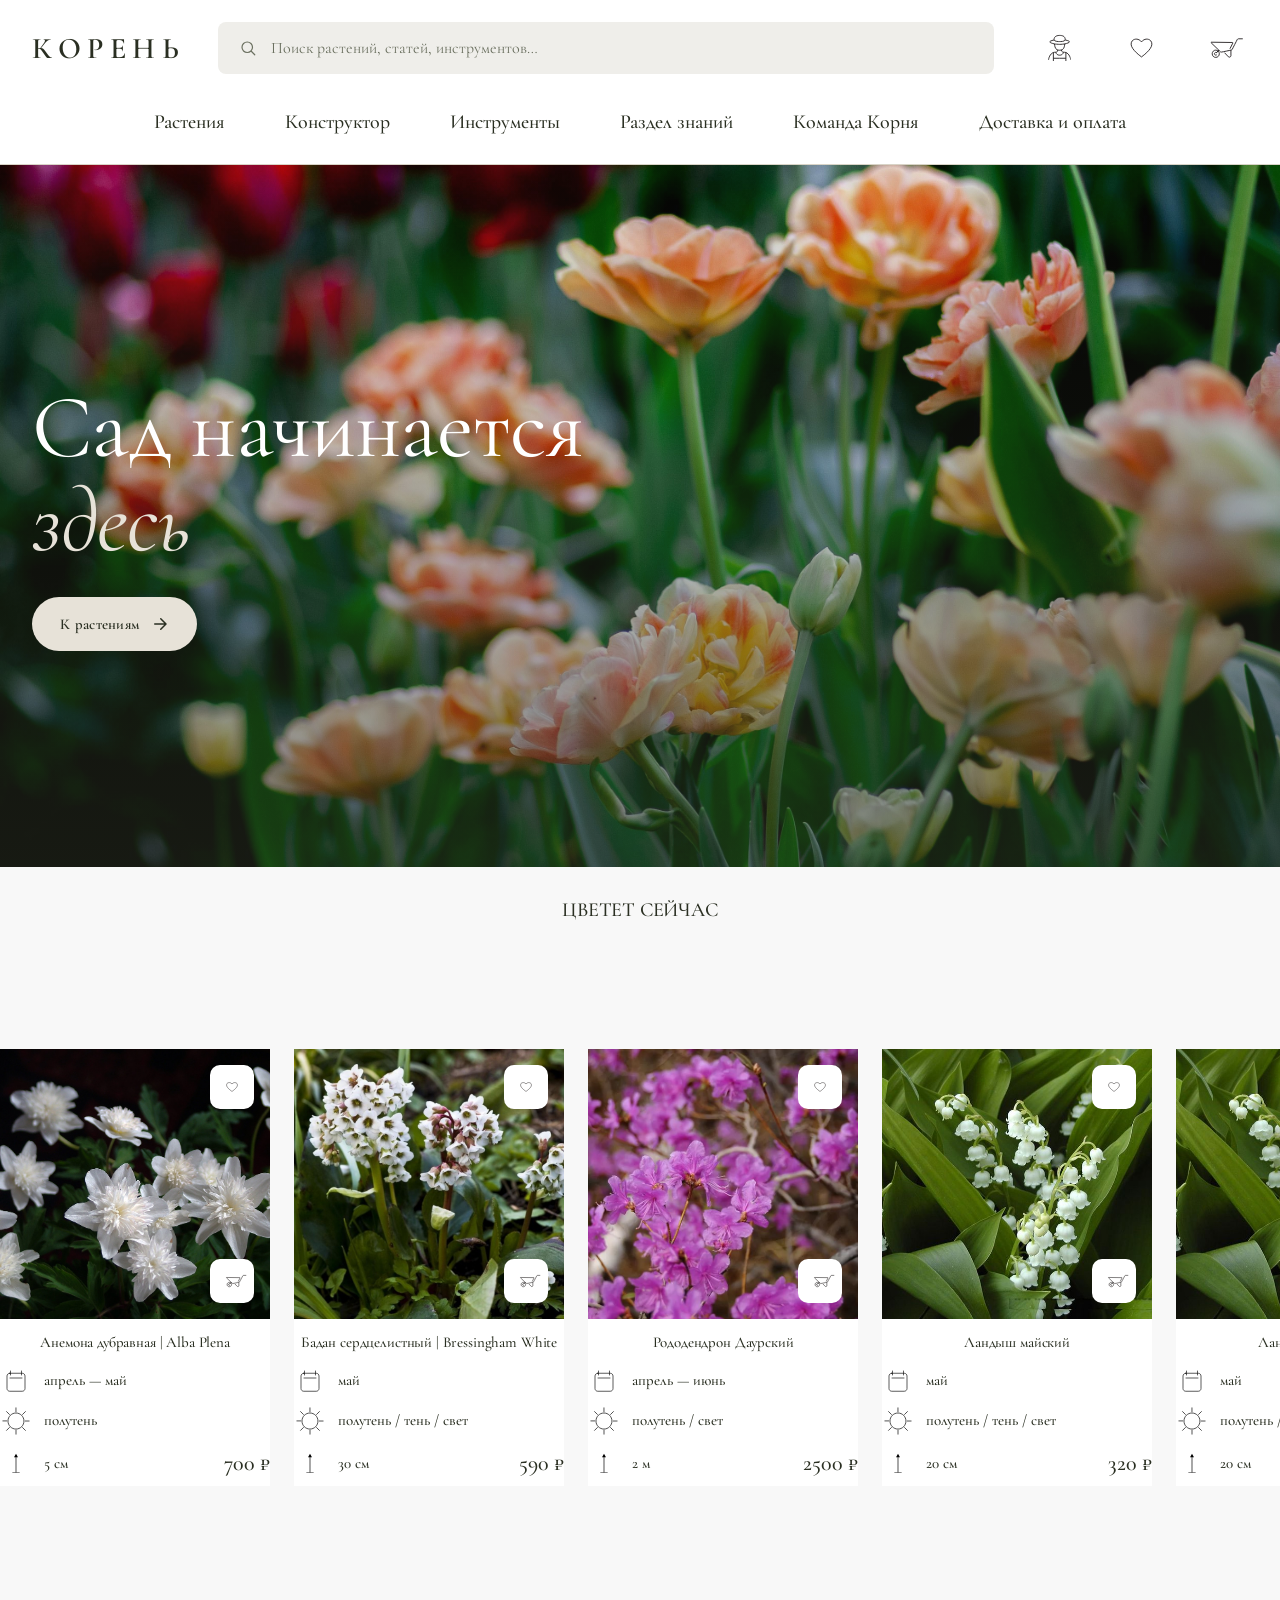
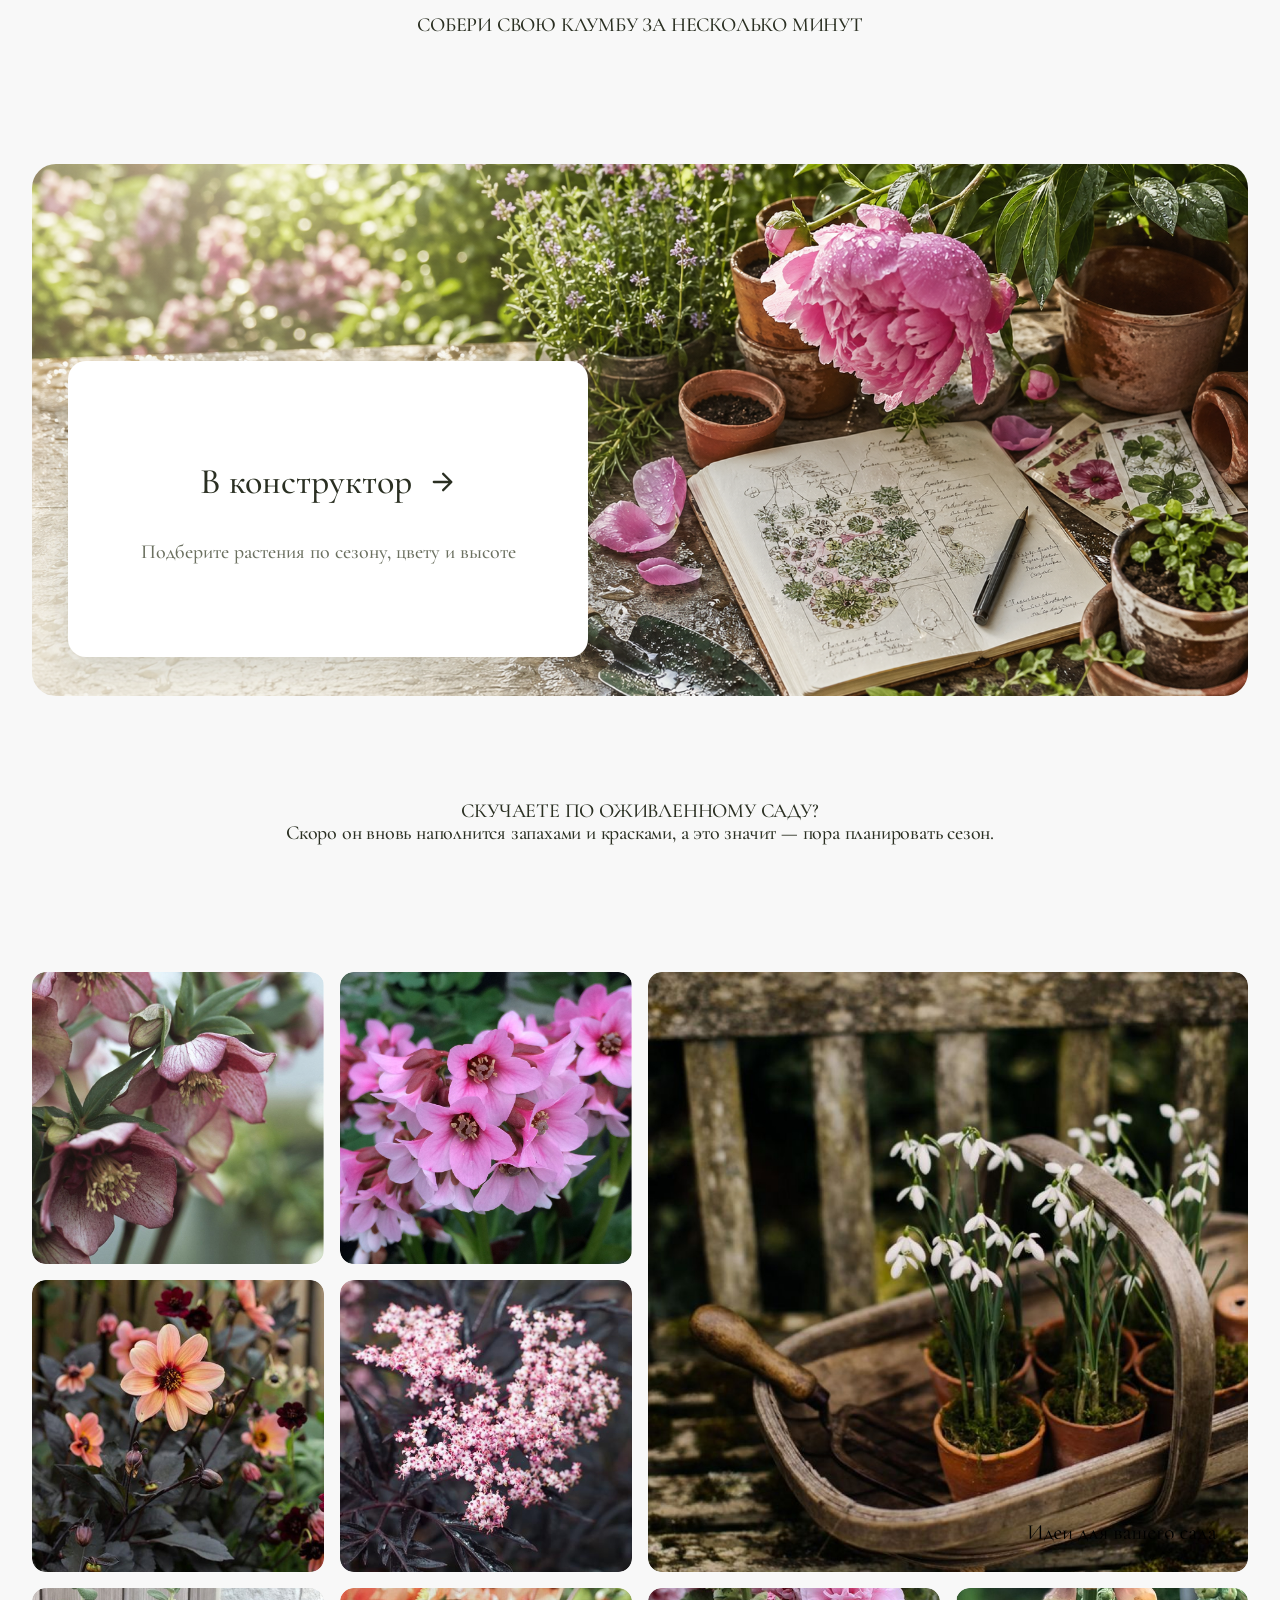
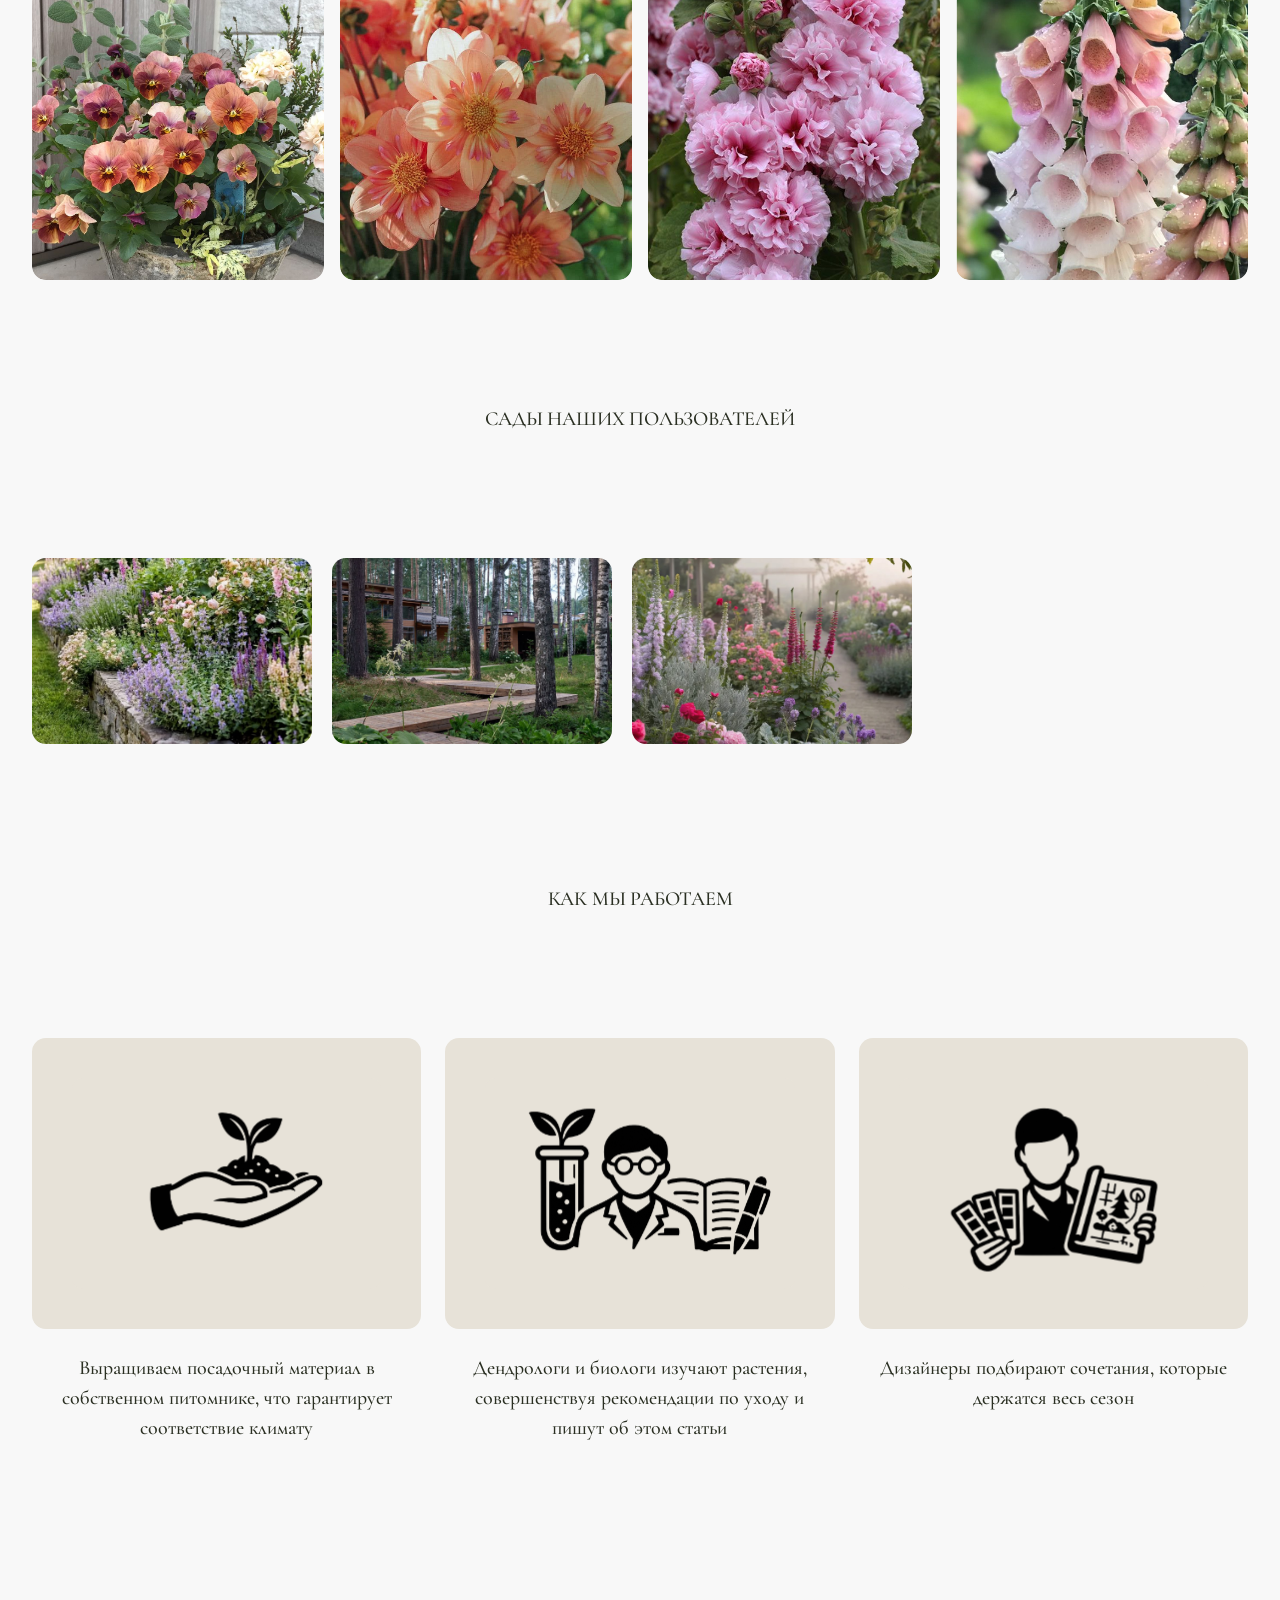
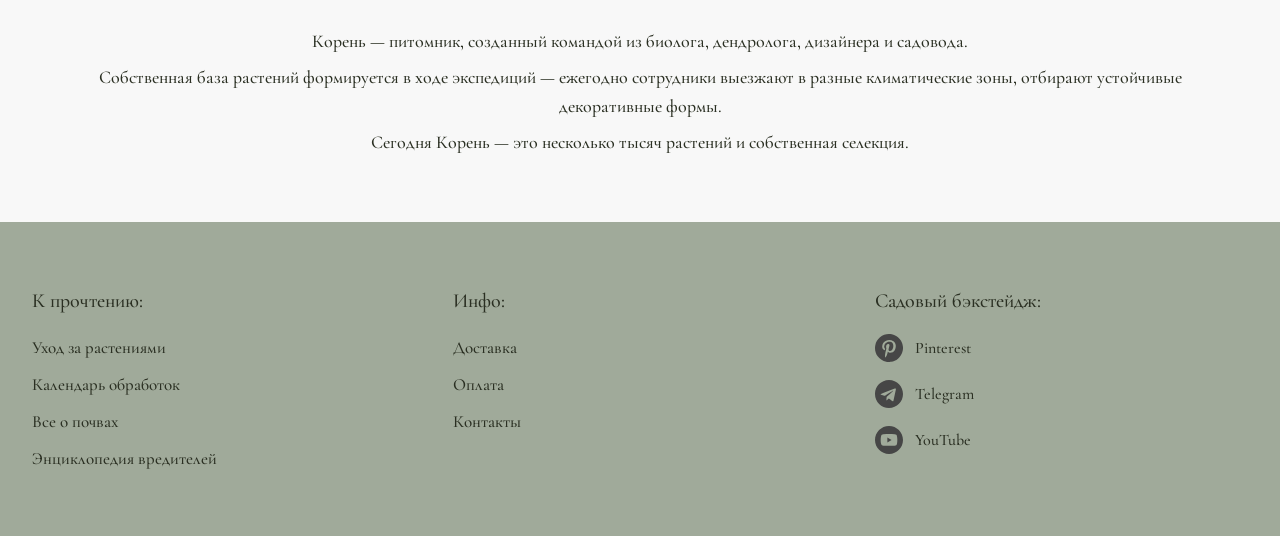
==== index.html @ 6d5044cd "unpacking" ====
<!DOCTYPE html>
<html lang="ru">
<head>
    <meta charset="UTF-8">
    <meta name="viewport" content="width=device-width, initial-scale=1.0">
    <title>Корень — питомник декоративных растений</title>
    <meta name="description" content="Корень — питомник декоративных растений: каталог многолетников, кустарников, хвойных и луковичных. Подбор растений по сезону, климату и освещению.">

    <!-- Шрифты подключены прямо в странице. -->
    <link rel="preconnect" href="https://fonts.googleapis.com">
    <link rel="preconnect" href="https://fonts.gstatic.com" crossorigin>
    <link href="https://fonts.googleapis.com/css2?family=Cormorant+Garamond:ital,wght@0,400;0,500;0,600;1,400;1,500&family=Manrope:wght@300;400;500;600;700&display=swap" rel="stylesheet">

    <link rel="stylesheet" href="css/style.css">
</head>
<body>

<!-- Общая шапка сайта. -->
<header class="header">
    <div class="container">

        <div class="header__top">
            <a href="index.html" class="header__logo" aria-label="На главную">КОРЕНЬ</a>

            <label class="header__search">
                <svg viewBox="0 0 24 24" fill="none" stroke="currentColor" stroke-width="1.6" aria-hidden="true" width="18" height="18">
                    <circle cx="11" cy="11" r="7"/>
                    <path d="m21 21-4.3-4.3" stroke-linecap="round"/>
                </svg>
                <input type="search" placeholder="Поиск растений, статей, инструментов…" aria-label="Поиск по сайту">
            </label>

            <div class="header__actions">
                <a href="#" class="icon-btn" aria-label="Личный кабинет">
                    <img src="img/icons/account.svg" alt="" aria-hidden="true">
                </a>
                <a href="#" class="icon-btn" aria-label="Избранное">
                    <img src="img/icons/favorites.svg" alt="" aria-hidden="true">
                </a>
                <a href="#" class="icon-btn" aria-label="Корзина">
                    <img src="img/icons/cart.svg" alt="" aria-hidden="true">
                </a>
            </div>
        </div>

        <nav class="header__nav" aria-label="Главное меню">
            <a href="plants.html">Растения</a>
            <a href="#">Конструктор</a>
            <a href="#">Инструменты</a>
            <a href="#">Раздел знаний</a>
            <a href="#">Команда Корня</a>
            <a href="#">Доставка и оплата</a>
        </nav>

    </div>
</header>

<!-- Главный статичный баннер. -->
<section class="hero" aria-label="Главный экран">
    <div class="hero__image" style="background-image:url('img/hero/hero.jpg');"></div>

    <div class="hero__content">
        <h1 class="hero__title">Сад начинается <em>здесь</em></h1>
        <a href="#bloom" class="hero__btn">
            К растениям
            <svg class="arrow" viewBox="0 0 24 24" fill="none" stroke="currentColor" stroke-width="2" width="18" height="18">
                <path d="M5 12h14M13 5l7 7-7 7" stroke-linecap="round" stroke-linejoin="round"/>
            </svg>
        </a>
    </div>
</section>

<!-- Карточки сюда рендерит JS. -->
<section class="section bloom-now" id="bloom">
    <div class="container">
        <h2 class="section__title section__title--center"><span>ЦВЕТЕТ СЕЙЧАС</span></h2>
        <div class="cards" id="bloomNow"></div>
    </div>
</section>

<!-- Промо-блок конструктора. -->
<section class="section section--compact">
    <div class="container">
        <h2 class="section__title section__title--center"><span>СОБЕРИ СВОЮ КЛУМБУ ЗА НЕСКОЛЬКО МИНУТ</span></h2>

        <div class="constructor">
            <img class="constructor__bg" src="img/ideas/constructor-illustration.png" alt="">

            <div class="constructor__overlay">
                <a href="#" class="constructor__btn">
                    В конструктор
                    <svg viewBox="0 0 24 24" fill="none" stroke="currentColor" stroke-width="2" width="18" height="18">
                        <path d="M5 12h14M13 5l7 7-7 7" stroke-linecap="round" stroke-linejoin="round"/>
                    </svg>
                </a>
                <p class="constructor__desc">Подберите растения по сезону, цвету и высоте</p>
            </div>
        </div>
    </div>
</section>

<!-- Сетка идей собрана вручную в HTML. -->
<section class="section ideas">
    <div class="container">
        <h2 class="section__title section__title--center"><span>СКУЧАЕТЕ ПО ОЖИВЛЕННОМУ САДУ?<br>Скоро он вновь наполнится запахами и красками, а это значит — пора планировать сезон.</span></h2>

        <div class="ideas__grid">
            <a href="#" class="ideas__item">
                <img src="img/ideas/hellebore.jpg" alt="Морозник">
            </a>
            <a href="#" class="ideas__item">
                <img src="img/ideas/bergenia.jpg" alt="Бадан">
            </a>

            <a href="#" class="ideas__item ideas__item--tall">
                <img src="img/ideas/snowdrops.jpg" alt="Подснежники в корзине">
            </a>

            <a href="#" class="ideas__item">
                <img src="img/ideas/dahlia-dark.jpg" alt="Тёмные георгины">
            </a>
            <a href="#" class="ideas__item">
                <img src="img/ideas/astilbe.jpg" alt="Астильба">
            </a>

            <a href="#" class="ideas__item">
                <img src="img/ideas/pansies.jpg" alt="Анютины глазки">
            </a>
            <a href="#" class="ideas__item">
                <img src="img/ideas/dahlia-orange.jpg" alt="Георгины оранжевые">
            </a>
            <a href="#" class="ideas__item">
                <img src="img/ideas/hollyhocks.jpg" alt="Шток-розы">
            </a>
            <a href="#" class="ideas__item">
                <img src="img/ideas/foxglove.jpg" alt="Наперстянка">
            </a>
        </div>
    </div>
</section>

<!-- Лента садов рендерится из JS. -->
<section class="section gardens">
    <div class="container">
        <h2 class="section__title section__title--center"><span>САДЫ НАШИХ ПОЛЬЗОВАТЕЛЕЙ</span></h2>
        <div class="gardens__strip" id="gardensList"></div>
    </div>
</section>

<!-- Статичный блок о процессе работы. -->
<section class="section how">
    <div class="container">
        <h2 class="section__title section__title--center"><span>КАК МЫ РАБОТАЕМ</span></h2>

        <div class="how__list">
            <article class="how__item">
                <div class="how__icon">
                    <img src="img/icons/how-nursery.svg" alt="">
                </div>
                <p class="how__text">Выращиваем посадочный материал в собственном питомнике, что гарантирует соответствие климату</p>
            </article>

            <article class="how__item">
                <div class="how__icon">
                    <img src="img/icons/how-experts.svg" alt="">
                </div>
                <p class="how__text">Дендрологи и биологи изучают растения, совершенствуя рекомендации по уходу и пишут об этом статьи</p>
            </article>

            <article class="how__item">
                <div class="how__icon">
                    <img src="img/icons/how-design.svg" alt="">
                </div>
                <p class="how__text">Дизайнеры подбирают сочетания, которые держатся весь сезон</p>
            </article>
        </div>
    </div>
</section>

<!-- Короткий блок о питомнике. -->
<section class="about">
    <div class="container">
        <p class="about__text">Корень — питомник, созданный командой из биолога, дендролога, дизайнера и садовода.</p>
        <p class="about__text">Собственная база растений формируется в ходе экспедиций — ежегодно сотрудники выезжают в разные климатические зоны, отбирают устойчивые декоративные формы.</p>
        <p class="about__text">Сегодня Корень — это несколько тысяч растений и собственная селекция.</p>
    </div>
</section>

<!-- Общий подвал. -->
<footer class="footer">
    <div class="container">
        <div class="footer__cols">
            <div class="footer__col">
                <div class="footer__col-title">К прочтению:</div>
                <ul>
                    <li><a href="#">Уход за растениями</a></li>
                    <li><a href="#">Календарь обработок</a></li>
                    <li><a href="#">Все о почвах</a></li>
                    <li><a href="#">Энциклопедия вредителей</a></li>
                </ul>
            </div>

            <div class="footer__col">
                <div class="footer__col-title">Инфо:</div>
                <ul>
                    <li><a href="#">Доставка</a></li>
                    <li><a href="#">Оплата</a></li>
                    <li><a href="#">Контакты</a></li>
                </ul>
            </div>

            <div class="footer__col">
                <div class="footer__col-title">Садовый бэкстейдж:</div>
                <ul class="footer__social">
                    <li><a href="#"><img class="footer__social-icon" src="img/icons/social-pinterest.svg" alt="">Pinterest</a></li>
                    <li><a href="#"><img class="footer__social-icon" src="img/icons/social-telegram.svg" alt="">Telegram</a></li>
                    <li><a href="#"><img class="footer__social-icon" src="img/icons/social-youtube.svg" alt="">YouTube</a></li>
                </ul>
            </div>
        </div>
    </div>
</footer>

<script src="js/main.js"></script>
</body>
</html>
---- css/style.css ----
/* style.css
   Общие стили для главной и каталога. */

/* Основные цвета и размеры. */
:root {
    --color-stone: #E7E2D8;
    --color-olive: #4A5536;
    --color-sage:  #A0AA9A;
    --color-bg:    #F8F8F8;
    --color-ink:   #2A2F22;
    --color-muted: #6B7060;
    --color-line:  #D9D4C7;
    --color-white: #FFFFFF;

    --font-display: "Cormorant Garamond", "Times New Roman", serif;
    --font-body:    "Cormorant Garamond", "Times New Roman", serif;

    --radius-sm: 6px;
    --radius-md: 14px;
    --radius-lg: 28px;

    --shadow-card: 0 2px 8px rgba(42, 47, 34, .06);
    --shadow-card-hover: 0 8px 24px rgba(42, 47, 34, .12);

    --transition: 0.25s ease;

    /* Ширину страницы и контейнера удобнее править здесь. */
    --page-max: 1500px;
    --container: 1280px;
}

/* Базовый reset. */
*, *::before, *::after { box-sizing: border-box; }

html { scroll-behavior: smooth; }

body {
    margin: 0 auto;
    max-width: var(--page-max);
    font-family: var(--font-body);
    font-size: 18px;
    font-weight: 500;
    line-height: 1.5;
    color: var(--color-ink);
    background: var(--color-bg);
    -webkit-font-smoothing: antialiased;
    -moz-osx-font-smoothing: grayscale;
}

/* Фон вокруг ограниченной по ширине страницы. */
html { background: #EFEDE8; }

img { max-width: 100%; display: block; }

a { color: inherit; text-decoration: none; transition: color var(--transition); }
a:hover { color: var(--color-olive); }

button {
    font-family: inherit;
    cursor: pointer;
    border: none;
    background: none;
    color: inherit;
}

ul { list-style: none; padding: 0; margin: 0; }

h1, h2, h3, h4 {
    font-family: var(--font-display);
    font-weight: 500;
    margin: 0;
    color: var(--color-ink);
    letter-spacing: -0.01em;
}

/* Обычный контейнер страницы. */
.container {
    max-width: var(--container);
    margin: 0 auto;
    padding: 0 32px;
}

/* Общая шапка сайта. */
.header {
    background: var(--color-white);
    border-bottom: 1px solid var(--color-line);
    position: sticky;
    top: 0;
    z-index: 100;
}

/* Верхний ряд шапки. */
.header__top {
    display: flex;
    align-items: center;
    gap: 32px;
    padding: 22px 0 14px;
}

.header__logo {
    font-family: var(--font-display);
    font-size: 30px;
    letter-spacing: 0.22em;
    color: var(--color-ink);
    font-weight: 600;
    flex-shrink: 0;
}

.header__search {
    display: flex;
    align-items: center;
    gap: 12px;
    flex: 1;
    background: #EFEEEA;
    border: 1px solid transparent;
    border-radius: 8px;
    padding: 14px 20px;
    transition: border-color var(--transition), background var(--transition);
}

.header__search:focus-within {
    border-color: var(--color-olive);
    background: var(--color-white);
}

.header__search svg { color: var(--color-muted); flex-shrink: 0; }

.header__search input {
    border: none;
    outline: none;
    background: transparent;
    width: 100%;
    font-family: inherit;
    font-size: 16px;
    color: var(--color-ink);
}

.header__search input::placeholder { color: var(--color-muted); }

.header__actions {
    display: flex;
    align-items: center;
    gap: 18px;
    flex-shrink: 0;
}

/* Иконки держим в естественных пропорциях. */
.icon-btn {
    display: inline-flex;
    align-items: center;
    justify-content: center;
    height: 36px;
    padding: 0 4px;
    color: var(--color-ink);
    transition: opacity var(--transition), transform var(--transition);
}

.icon-btn:hover { opacity: 0.65; }
.icon-btn:active { transform: scale(0.94); }

.icon-btn img,
.icon-btn svg {
    height: 100%;
    width: auto;
    max-width: 60px;
    display: block;
    object-fit: contain;
}

/* Нижний ряд навигации. */
.header__nav {
    display: flex;
    align-items: center;
    justify-content: center;
    gap: 56px;
    padding: 14px 0 22px;
    border-top: 1px solid transparent;
}

.header__nav a {
    font-family: var(--font-display);
    font-size: 20px;
    font-weight: 500;
    color: var(--color-ink);
    padding: 4px 2px;
    border-bottom: 1px solid transparent;
    transition: border-color var(--transition), color var(--transition);
}

.header__nav a:hover {
    border-bottom-color: var(--color-olive);
    color: var(--color-olive);
}

/* Главный hero-блок. */
.hero {
    position: relative;
    height: 78vh;
    min-height: 540px;
    max-height: 760px;
    overflow: hidden;
    background: var(--color-olive);
}

.hero__image {
    position: absolute;
    inset: 0;
    background-size: cover;
    background-position: center;
}

.hero__image::after {
    content: "";
    position: absolute;
    inset: 0;
    background: linear-gradient(180deg, rgba(42,47,34,0.10) 0%, rgba(42,47,34,0.55) 100%);
}

.hero__content {
    position: relative;
    z-index: 2;
    height: 100%;
    display: flex;
    flex-direction: column;
    justify-content: center;
    align-items: flex-start;
    padding: 0 32px;
    max-width: var(--container);
    margin: 0 auto;
    color: var(--color-white);
}

.hero__eyebrow {
    text-transform: uppercase;
    letter-spacing: 0.25em;
    font-size: 12px;
    opacity: 0.85;
    margin-bottom: 18px;
}

.hero__title {
    font-family: var(--font-display);
    font-size: clamp(48px, 7vw, 96px);
    line-height: 1.05;
    color: var(--color-white);
    max-width: 720px;
    margin-bottom: 28px;
    font-weight: 400;
}

.hero__title em {
    font-style: italic;
    color: var(--color-stone);
}

.hero__btn {
    display: inline-flex;
    align-items: center;
    gap: 12px;
    background: var(--color-stone);
    color: var(--color-ink);
    padding: 16px 28px;
    border-radius: 999px;
    font-size: 15px;
    font-weight: 600;
    letter-spacing: 0.02em;
    transition: background var(--transition), color var(--transition), transform var(--transition);
}

.hero__btn:hover {
    background: var(--color-white);
    color: var(--color-olive);
    transform: translateX(4px);
}

.hero__btn:active { transform: translateX(2px) scale(0.98); }

.hero__btn .arrow {
    transition: transform var(--transition);
}

.hero__btn:hover .arrow { transform: translateX(4px); }

/* ---------- ОБЩИЕ СЕКЦИИ ---------- */
.section {
    padding: 96px 0;
}

.section--compact { padding: 72px 0; }

.section__header {
    display: flex;
    justify-content: space-between;
    align-items: flex-end;
    margin-bottom: 48px;
    gap: 32px;
    flex-wrap: wrap;
}

.section__title {
    font-size: clamp(34px, 4vw, 52px);
    line-height: 1.1;
    max-width: 640px;
}

.section__title--center {
    text-align: center;
    max-width: none;
    /* Отступы здесь уже выровнены визуально. */
    margin: -64px auto 128px;
    font-size: 20px;
    font-weight: 500;
}



.section__subtitle {
    color: var(--color-muted);
    max-width: 420px;
    font-size: 15px;
}

.section__link {
    display: inline-flex;
    align-items: center;
    gap: 8px;
    color: var(--color-olive);
    font-weight: 600;
    font-size: 14px;
    text-transform: uppercase;
    letter-spacing: 0.1em;
    border-bottom: 1px solid var(--color-olive);
    padding-bottom: 4px;
}

.section__link:hover { gap: 14px; }

/* Карточки товаров. */
.bloom-now { background: var(--color-bg); }

/* Вместо переноса здесь горизонтальный скролл. */
.cards {
    display: flex;
    gap: 24px;
    overflow-x: auto;
    overflow-y: hidden;
    scroll-snap-type: x mandatory;
    scroll-padding-left: 0;
    padding-bottom: 24px;
    margin: 0 -32px;
    padding-left: 32px;
    padding-right: 32px;
}

.card {
    flex: 0 0 calc((100% - 64px - 72px) / 4);
    min-width: 240px;
    max-width: 340px;
    background: var(--color-white);
    display: flex;
    flex-direction: column;
    scroll-snap-align: start;
    transition: transform var(--transition);
}

.card:hover { transform: translateY(-4px); }

/* Скроллбар ленты карточек. */
.cards::-webkit-scrollbar {
    height: 6px;
}
.cards::-webkit-scrollbar-track {
    background: var(--color-line);
    border-radius: 3px;
}
.cards::-webkit-scrollbar-thumb {
    background: var(--color-olive);
    border-radius: 3px;
}
.cards::-webkit-scrollbar-thumb:hover {
    background: var(--color-ink);
}
.cards {
    scrollbar-width: thin;
    scrollbar-color: var(--color-olive) var(--color-line);
}

/* Фото квадратное, кнопки лежат поверх. */
.card__media {
    position: relative;
    aspect-ratio: 1 / 1;
    overflow: hidden;
    background: var(--color-stone);
}

.card__photo {
    width: 100%;
    height: 100%;
    object-fit: cover;
    transition: transform 0.6s ease;
    display: block;
}

.card:hover .card__photo { transform: scale(1.04); }

/* Кнопки-иконки поверх фото: общий стиль */
.card__fav,
.card__cart {
    position: absolute;
    width: 44px;
    height: 44px;
    background: var(--color-white);
    border-radius: 10px;
    display: inline-flex;
    align-items: center;
    justify-content: center;
    transition: background var(--transition);
    cursor: pointer;
}

.card__fav  { top: 16px;    right: 16px; }
.card__cart { bottom: 16px; right: 16px; }

.card__fav img,
.card__cart img {
    width: 30px;
    height: 30px;
    object-fit: contain;
    display: block;
    transition: filter var(--transition);
}

/* Активное состояние у кнопок одинаковое. */
.card__fav:hover,
.card__cart:hover,
.card__fav.is-active {
    background: var(--color-olive);
}

.card__fav:hover img,
.card__cart:hover img,
.card__fav.is-active img {
    filter: brightness(0) invert(1);
}

.card__cart:active { transform: scale(0.94); }

/* Текстовый блок карточки */
.card__body {
    padding: 14px 0 6px;
    display: flex;
    flex-direction: column;
    gap: 12px;
    flex: 1;
}

.card__name {
    font-family: var(--font-display);
    font-size: 15px;
    font-weight: 500;
    line-height: 1.3;
    color: var(--color-ink);
    text-align: center;
}

.card__info {
    display: flex;
    flex-direction: column;
    gap: 8px;
    margin: 0;
}

.card__info-row {
    display: flex;
    align-items: center;
    gap: 12px;
    font-size: 15px;
    color: var(--color-ink);
}

/* Иконка в строке информации (универсально для svg И img) */
.card__info-row svg,
.card__info-row img,
.card__info-icon {
    width: 32px;
    height: 32px;
    object-fit: contain;
    color: var(--color-ink);
    flex-shrink: 0;
    display: block;
}

/* Последняя строка (высота + цена) */
.card__info-row--price {
    justify-content: space-between;
    margin-top: 2px;
}

.card__meta {
    display: inline-flex;
    align-items: center;
    gap: 12px;
}

.card__price {
    font-family: var(--font-display);
    font-size: 22px;
    font-weight: 500;
    color: var(--color-ink);
}

/* Баннер конструктора с белой карточкой поверх. */
.constructor {
    position: relative;
    border-radius: 24px;
    overflow: hidden;
    aspect-ratio: 16 / 7;
}

.constructor__bg {
    width: 100%;
    height: 100%;
    object-fit: cover;
    display: block;
}

.constructor__overlay {
    position: absolute;
    top: 65%;
    left: 3%;
    transform: translateY(-50%);
    background: var(--color-white);
    border-radius: 18px;
    padding: 90px 70px;
    width: 520px;
    display: flex;
    flex-direction: column;
    gap: 24px;
    align-items: center;
    text-align: center;
    box-shadow: 0 12px 32px rgba(42, 47, 34, 0.15);
}

.constructor__btn {
    display: inline-flex;
    align-items: center;
    gap: 16px;
    color: var(--color-ink);
    font-family: var(--font-display);
    font-size: 36px;
    font-weight: 500;
    padding: 4px 0;
    transition: gap var(--transition), color var(--transition);
}

.constructor__btn:hover {
    color: var(--color-olive);
    gap: 18px;
}

.constructor__btn svg {
    flex-shrink: 0;
    width: 28px;
    height: 28px;
}

.constructor__desc {
    color: var(--color-muted);
    font-size: 20px;
    line-height: 1.5;
    margin: 0;
}

/* Сетка идей собрана вручную через Grid. */
.ideas { background: var(--color-bg); }

.section__lead {
    text-align: center;
    color: var(--color-muted);
    font-size: 17px;
    line-height: 1.5;
    max-width: 720px;
    margin: -28px auto 48px;
}

.ideas__grid {
    display: grid;
    grid-template-columns: repeat(4, 1fr);
    grid-auto-rows: 1fr;
    gap: 16px;
}

.ideas__item {
    aspect-ratio: 1 / 1;
    overflow: hidden;
    border-radius: 14px;
    background: var(--color-stone);
    display: block;
}

/* Большое фото растягивается на две клетки. */
.ideas__item--tall {
    grid-column: span 2;
    grid-row: span 2;
    aspect-ratio: auto;
}

.ideas__item img {
    width: 100%;
    height: 100%;
    object-fit: cover;
    transition: transform 0.8s ease;
}

.ideas__item:hover img { transform: scale(1.06); }

/* Простая лента с фото садов. */
.gardens { background: var(--color-bg); }

.gardens__strip {
    display: flex;
    gap: 20px;
    overflow-x: auto;
    overflow-y: hidden;
    scroll-snap-type: x mandatory;
    padding-bottom: 16px;
    margin: 0 -32px;
    padding-left: 32px;
    padding-right: 32px;
}

.gardens__item {
    flex: 0 0 calc((100% - 60px - 64px) / 4);
    min-width: 280px;
    aspect-ratio: 6 / 4;
    overflow: hidden;
    border-radius: 14px;
    background: var(--color-stone);
    scroll-snap-align: start;
}

.gardens__item img {
    width: 100%;
    height: 100%;
    object-fit: cover;
    display: block;
    transition: transform 0.6s ease;
}

.gardens__item:hover img { transform: scale(1.04); }

/* Скроллбар здесь такой же, как у карточек. */
.gardens__strip::-webkit-scrollbar { height: 6px; }
.gardens__strip::-webkit-scrollbar-track { background: var(--color-line); border-radius: 3px; }
.gardens__strip::-webkit-scrollbar-thumb { background: var(--color-olive); border-radius: 3px; }
.gardens__strip::-webkit-scrollbar-thumb:hover { background: var(--color-ink); }
.gardens__strip { scrollbar-width: thin; scrollbar-color: var(--color-olive) var(--color-line); }

/* Блок про процесс работы. */
.how { background: var(--color-bg); }

.how__list {
    display: flex;
    gap: 24px;
    flex-wrap: wrap;
}

.how__item {
    flex: 1 1 calc(33.333% - 16px);
    min-width: 260px;
    display: flex;
    flex-direction: column;
    gap: 24px;
}

.how__icon {
    background: var(--color-stone);
    border-radius: 14px;
    aspect-ratio: 16 / 11;
    display: flex;
    align-items: center;
    justify-content: center;
    padding: 40px;
}

.how__icon img,
.how__icon svg {
    max-width: 100%;
    max-height: 100%;
    width: auto;
    height: auto;
    display: block;
}

.how__text {
    text-align: center;
    color: var(--color-ink);
    font-size: 20px;
    line-height: 1.5;
    margin: 0;
    padding: 0 8px;
}

/* Текстовый блок без отдельной подложки. */
.about {
    background: transparent;
    color: var(--color-ink);
    padding: 88px 0 64px;
    text-align: center;
}

.about__text {
    max-width: 1100px;
    margin: 0 auto 6px;
    font-size: 18px;
    line-height: 1.65;
}

.about__text:last-child { margin-bottom: 0; }

/* Общий подвал. */
.footer {
    background: var(--color-sage);
    color: var(--color-ink);
    padding: 64px 0;
}

.footer__cols {
    display: flex;
    gap: 48px;
    flex-wrap: wrap;
}

.footer__col { flex: 1 1 200px; }

.footer__col-title {
    color: var(--color-ink);
    font-family: var(--font-display);
    font-weight: 500;
    font-size: 20px;
    margin-bottom: 18px;
}

.footer__col ul {
    display: flex;
    flex-direction: column;
    gap: 10px;
}

.footer__col a {
    color: var(--color-ink);
    font-size: 17px;
    transition: opacity var(--transition);
}

.footer__col a:hover { opacity: 0.7; }

/* Соцсети идут в строку с иконкой. */
.footer__social a {
    display: inline-flex;
    align-items: center;
    gap: 12px;
    font-size: 16px;
}

.footer__social-icon {
    width: 28px;
    height: 28px;
    object-fit: contain;
    flex-shrink: 0;
    display: block;
}

/* Ниже стили страницы plants.html. */

.header__nav a.is-active {
    border-bottom-color: var(--color-olive);
    color: var(--color-olive);
}

/* Хлебные крошки. */
.breadcrumbs {
    background: var(--color-bg);
    padding: 18px 0 22px;
    font-size: 15px;
    color: var(--color-muted);
}

.breadcrumbs .container {
    display: flex;
    align-items: center;
    gap: 10px;
}

.breadcrumbs a { color: var(--color-muted); }
.breadcrumbs a:hover { color: var(--color-olive); }
.breadcrumbs__sep { color: var(--color-muted); opacity: 0.6; }

/* Hero-блок каталога. */
.page-hero {
    position: relative;
    aspect-ratio: 4 / 1;
    overflow: hidden;
    background: var(--color-olive);
}

.page-hero__bg {
    position: absolute;
    inset: 0;
    width: 100%;
    height: 100%;
    object-fit: cover;
    display: block;
}

.page-hero::after {
    content: "";
    position: absolute;
    inset: 0;
    background: linear-gradient(90deg, rgba(42,47,34,0.55) 0%, rgba(42,47,34,0.15) 60%, rgba(42,47,34,0) 100%);
}

.page-hero .container {
    position: relative;
    z-index: 2;
    height: 100%;
    display: flex;
    align-items: center;
}

.page-hero__title {
    font-family: var(--font-display);
    color: var(--color-white);
    font-size: 28px;
    font-weight: 500;
    letter-spacing: 0.25em;
    margin: 0;
}

/* Каталог чуть шире обычного контейнера. */
.catalog {
    background: var(--color-bg);
    padding: 48px 0 24px;
}

.catalog > .container {
    max-width: var(--page-max);
    padding: 0 32px;
}

.catalog-grid {
    display: grid;
    grid-template-columns: repeat(4, 1fr);
    gap: 20px;
}

.cat-card {
    background: var(--color-white);
    border-radius: 14px;
    overflow: hidden;
    display: flex;
    flex-direction: column;
    color: var(--color-ink);
    transition: transform var(--transition);
}

.cat-card:hover { transform: translateY(-4px); }

.cat-card__img {
    width: 100%;
    aspect-ratio: 3 / 4;
    object-fit: cover;
    object-position: center center; 
    transform-origin: center center;
    display: block;
}

.cat-card__label {
    display: flex;
    align-items: center;
    justify-content: center;
    min-height: 96px;
    padding: 0 12px;
    text-align: center;
    font-family: var(--font-display);
    font-size: 17px;
    line-height: 1.3;
}

/* Здесь убран лишний разрыв между каталогом и заголовком. */
.catalog + .bloom-now { padding-top: 24px; }
.catalog + .bloom-now .section__title--center {
    margin-top: 0;
    margin-bottom: 64px;
}

/* Тосты после клика по корзине. */
.toast-host {
    position: fixed;
    bottom: 24px;
    right: 24px;
    z-index: 1000;
    display: flex;
    flex-direction: column;
    gap: 10px;
    pointer-events: none;
}

.toast {
    background: var(--color-ink);
    color: var(--color-stone);
    padding: 14px 22px;
    border-radius: 10px;
    font-size: 15px;
    font-family: var(--font-body);
    box-shadow: 0 12px 32px rgba(42,47,34,0.25);
    opacity: 0;
    transform: translateY(12px);
    transition: opacity 0.25s ease, transform 0.25s ease;
}

.toast.is-visible {
    opacity: 1;
    transform: translateY(0);
}

/* Файл собран под десктопный макет. */
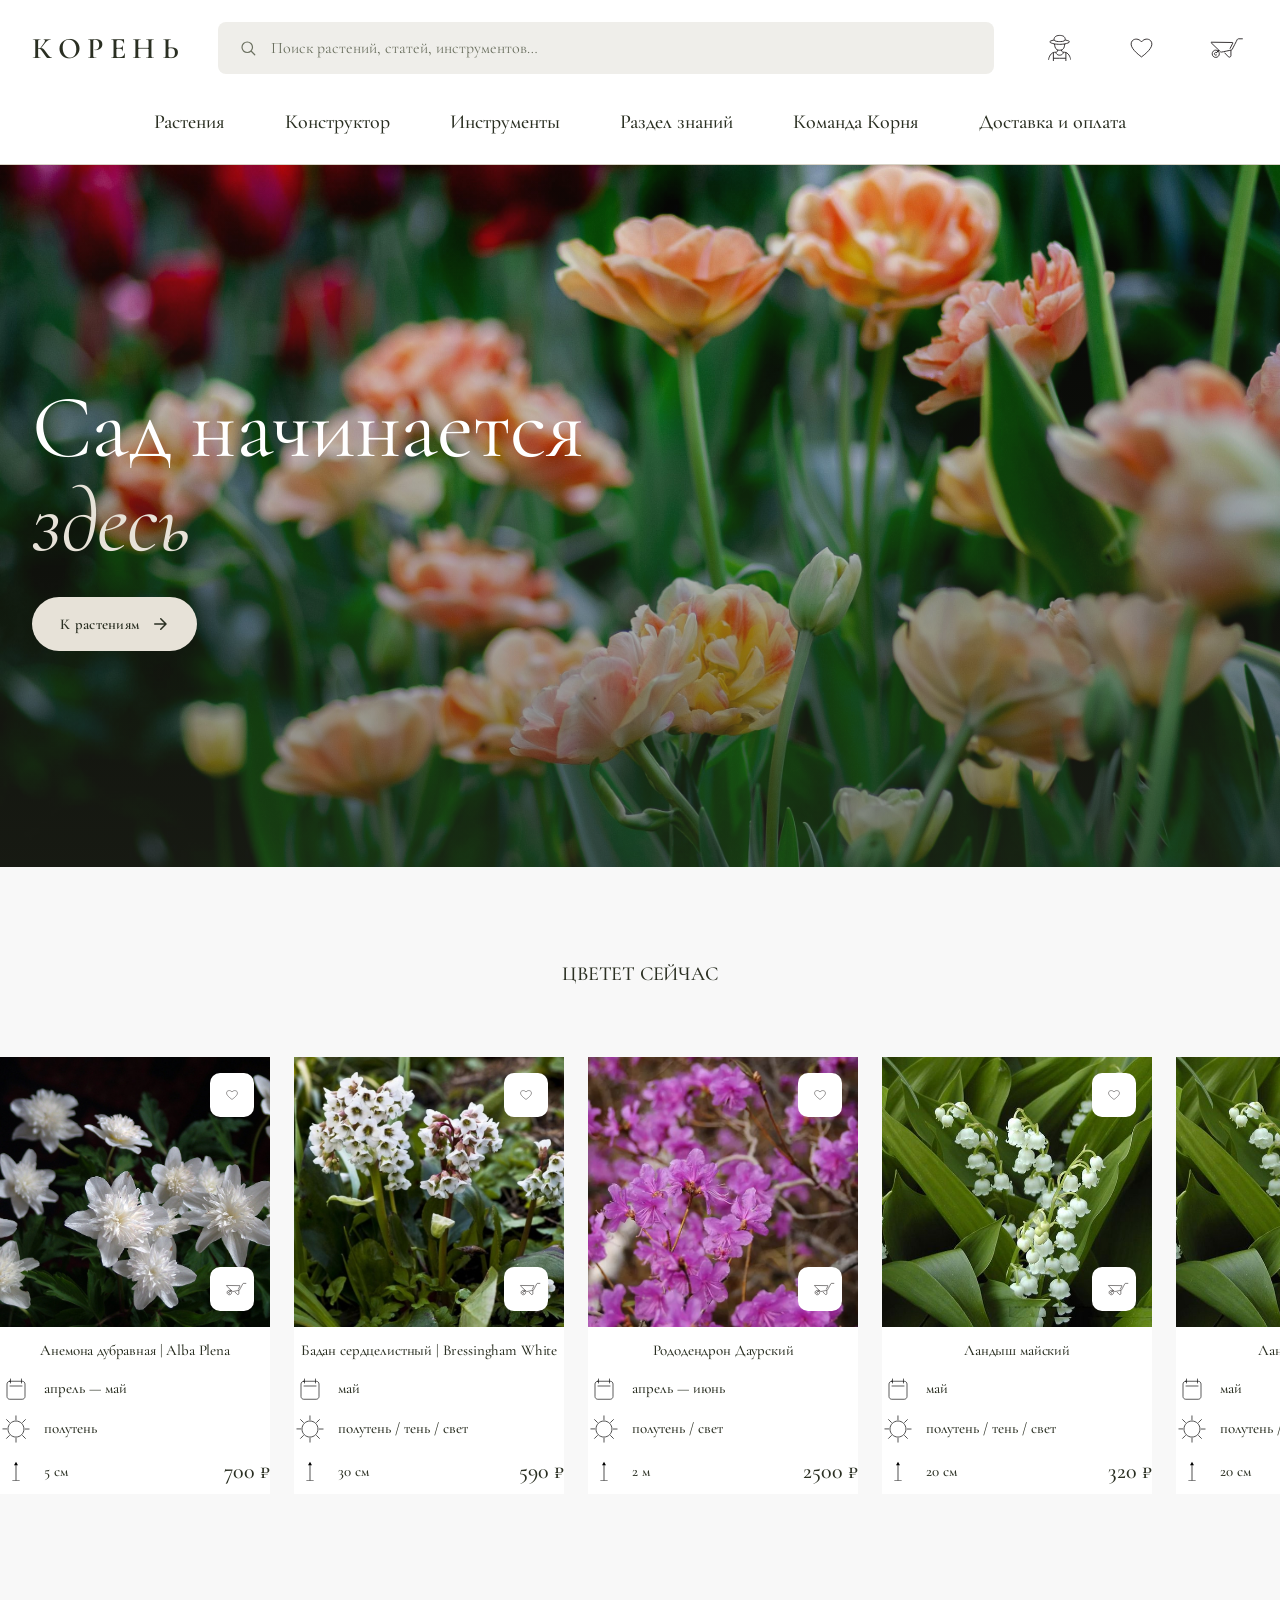
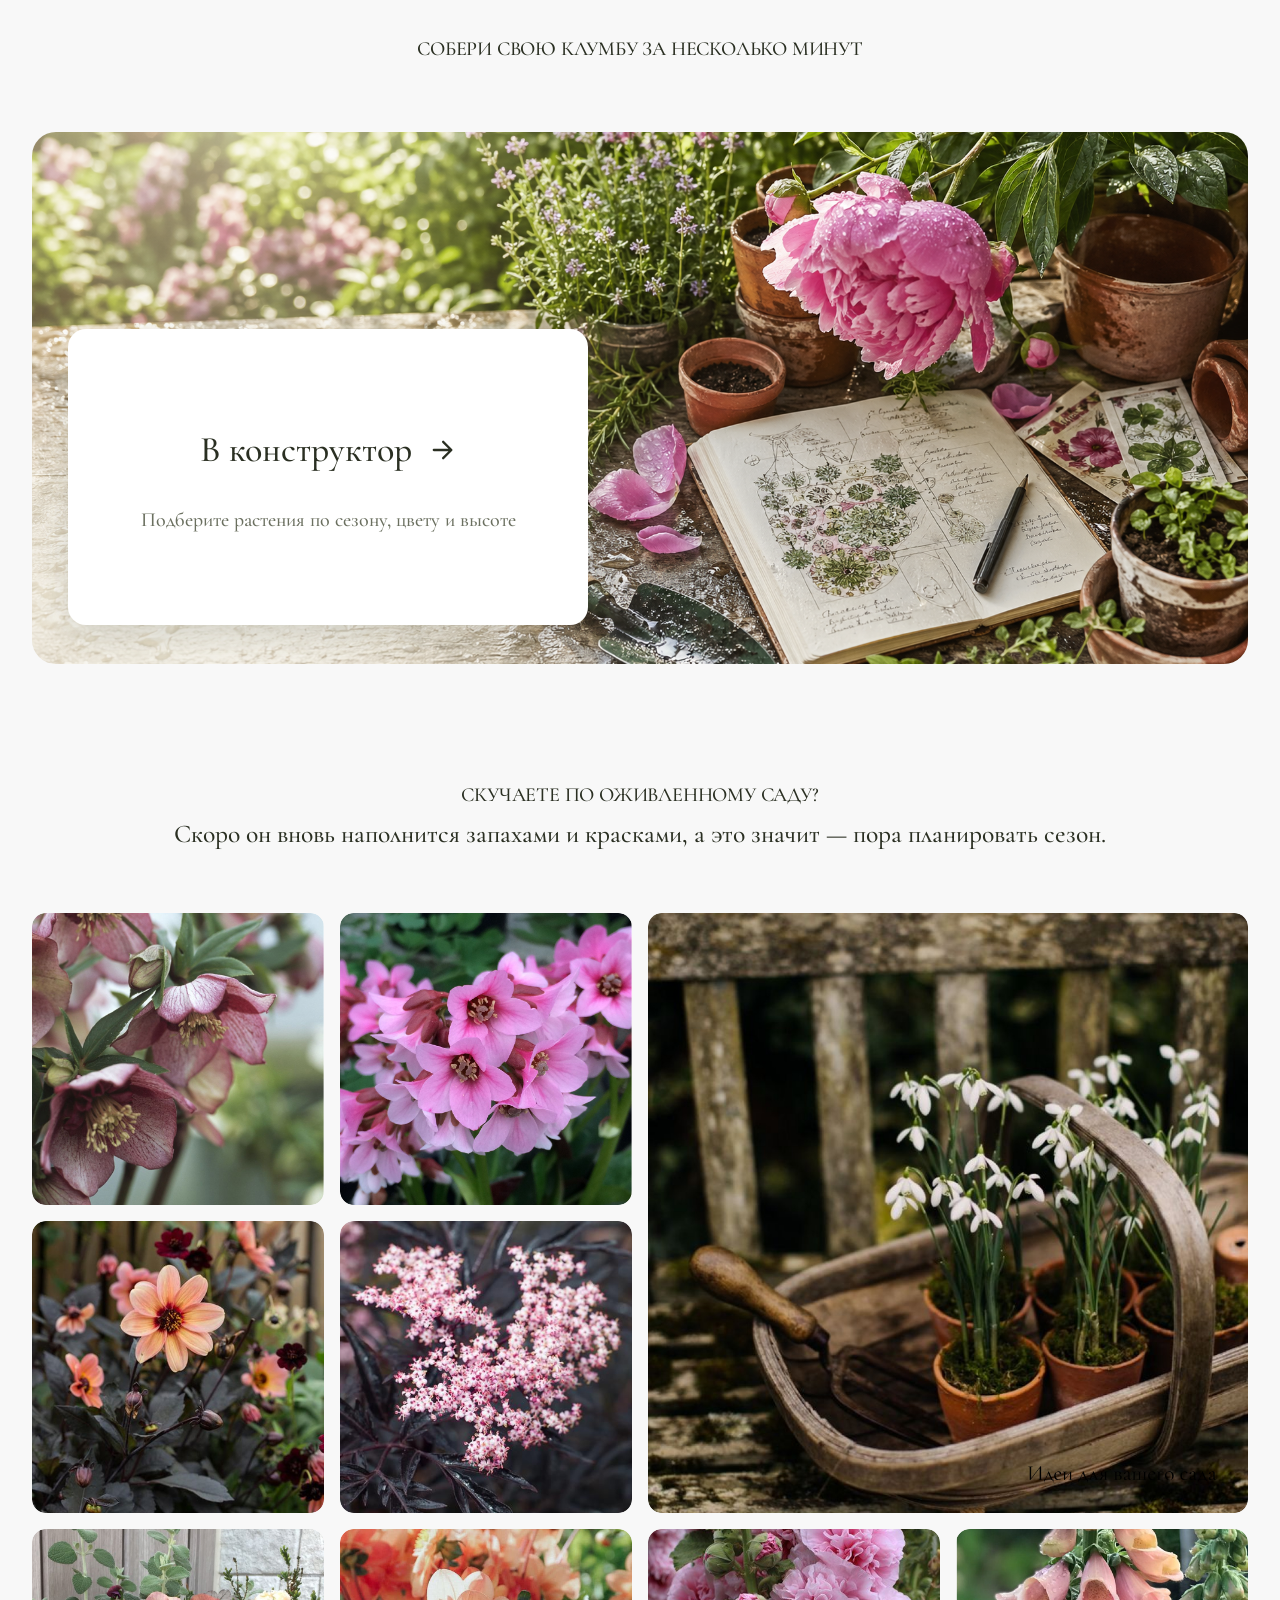
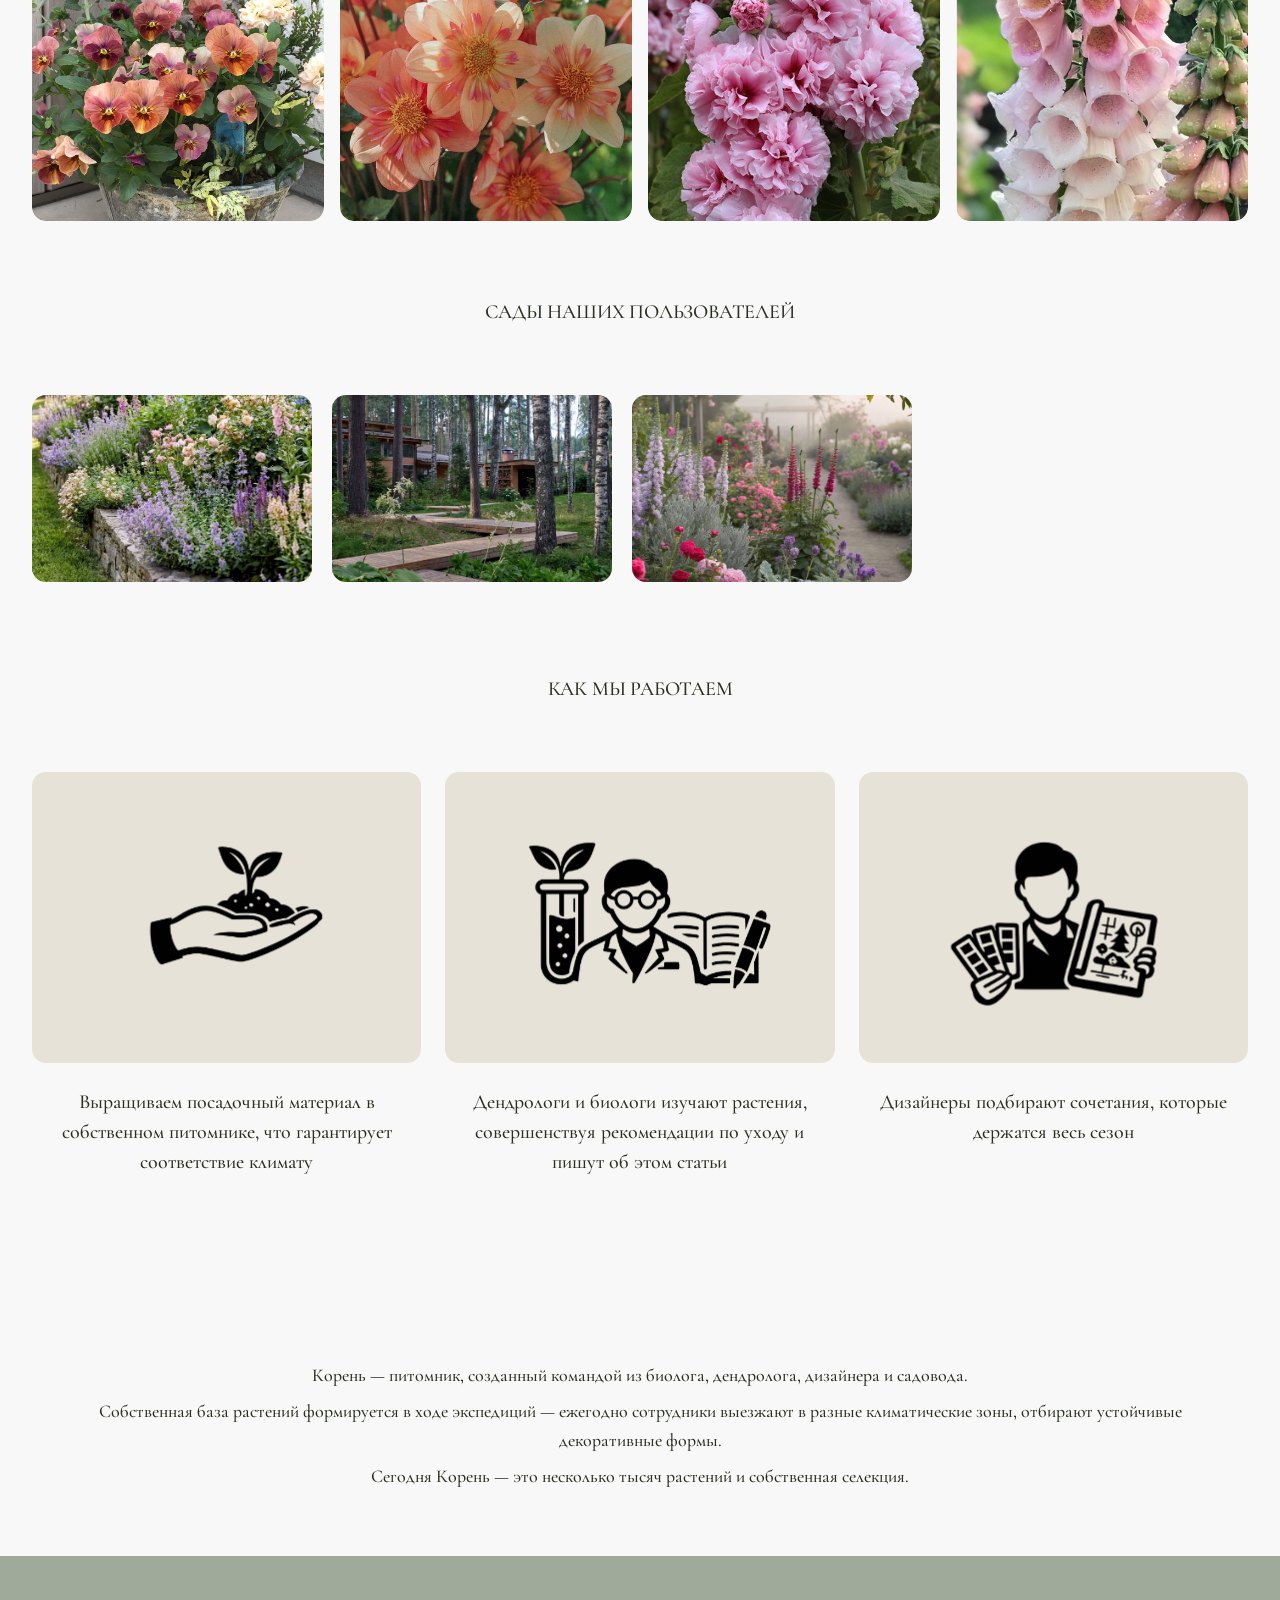
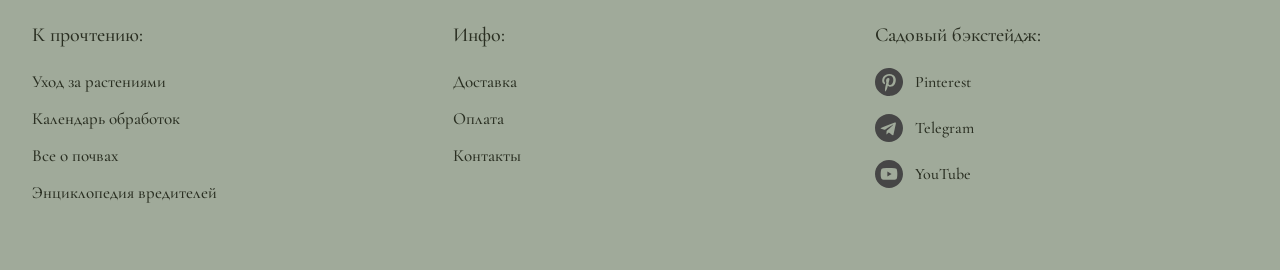
==== commit d46c2711: "fixes" ====
--- a/index.html
+++ b/index.html
@@ -49,7 +49,7 @@
             <a href="#">Инструменты</a>
             <a href="#">Раздел знаний</a>
             <a href="#">Команда Корня</a>
-            <a href="#">Доставка и оплата</a>
+            <a href="success.html">Доставка и оплата</a>
         </nav>
 
     </div>
@@ -102,7 +102,8 @@
 <!-- Сетка идей собрана вручную в HTML. -->
 <section class="section ideas">
     <div class="container">
-        <h2 class="section__title section__title--center"><span>СКУЧАЕТЕ ПО ОЖИВЛЕННОМУ САДУ?<br>Скоро он вновь наполнится запахами и красками, а это значит — пора планировать сезон.</span></h2>
+        <h2 class="section__title section__title--center ideas__title"><span>СКУЧАЕТЕ ПО ОЖИВЛЕННОМУ САДУ?</span></h2>
+        <p class="section__lead ideas__lead">Скоро он вновь наполнится запахами и красками, а это значит — пора планировать сезон.</p>
 
         <div class="ideas__grid">
             <a href="#" class="ideas__item">
--- a/css/style.css
+++ b/css/style.css
@@ -306,8 +306,8 @@
 .section__title--center {
     text-align: center;
     max-width: none;
-    /* Отступы здесь уже выровнены визуально. */
-    margin: -64px auto 128px;
+    /* Держим заголовок в обычном потоке, чтобы отступы сверху и снизу считались предсказуемо. */
+    margin: 0 auto 72px;
     font-size: 20px;
     font-weight: 500;
 }
@@ -337,6 +337,11 @@
 
 /* Карточки товаров. */
 .bloom-now { background: var(--color-bg); }
+
+/* На главной между лентой карточек и конструктором нужен более плотный стык. */
+.bloom-now + .section--compact {
+    padding-top: 24px;
+}
 
 /* Вместо переноса здесь горизонтальный скролл. */
 .cards {
@@ -572,7 +577,11 @@
 }
 
 /* Сетка идей собрана вручную через Grid. */
-.ideas { background: var(--color-bg); }
+.ideas {
+    background: var(--color-bg);
+    padding-top: 48px;
+    padding-bottom: 40px;
+}
 
 .section__lead {
     text-align: center;
@@ -583,6 +592,18 @@
     margin: -28px auto 48px;
 }
 
+.ideas__title {
+    margin-bottom: 12px;
+}
+
+.ideas__lead {
+    max-width: 1240px;
+    margin: 0 auto 64px;
+    font-size: clamp(18px, 2vw, 28px);
+    line-height: 1.25;
+    color: var(--color-ink);
+}
+
 .ideas__grid {
     display: grid;
     grid-template-columns: repeat(4, 1fr);
@@ -615,7 +636,11 @@
 .ideas__item:hover img { transform: scale(1.06); }
 
 /* Простая лента с фото садов. */
-.gardens { background: var(--color-bg); }
+.gardens {
+    background: var(--color-bg);
+    padding-top: 40px;
+    padding-bottom: 40px;
+}
 
 .gardens__strip {
     display: flex;
@@ -657,7 +682,10 @@
 .gardens__strip { scrollbar-width: thin; scrollbar-color: var(--color-olive) var(--color-line); }
 
 /* Блок про процесс работы. */
-.how { background: var(--color-bg); }
+.how {
+    background: var(--color-bg);
+    padding-top: 40px;
+}
 
 .how__list {
     display: flex;
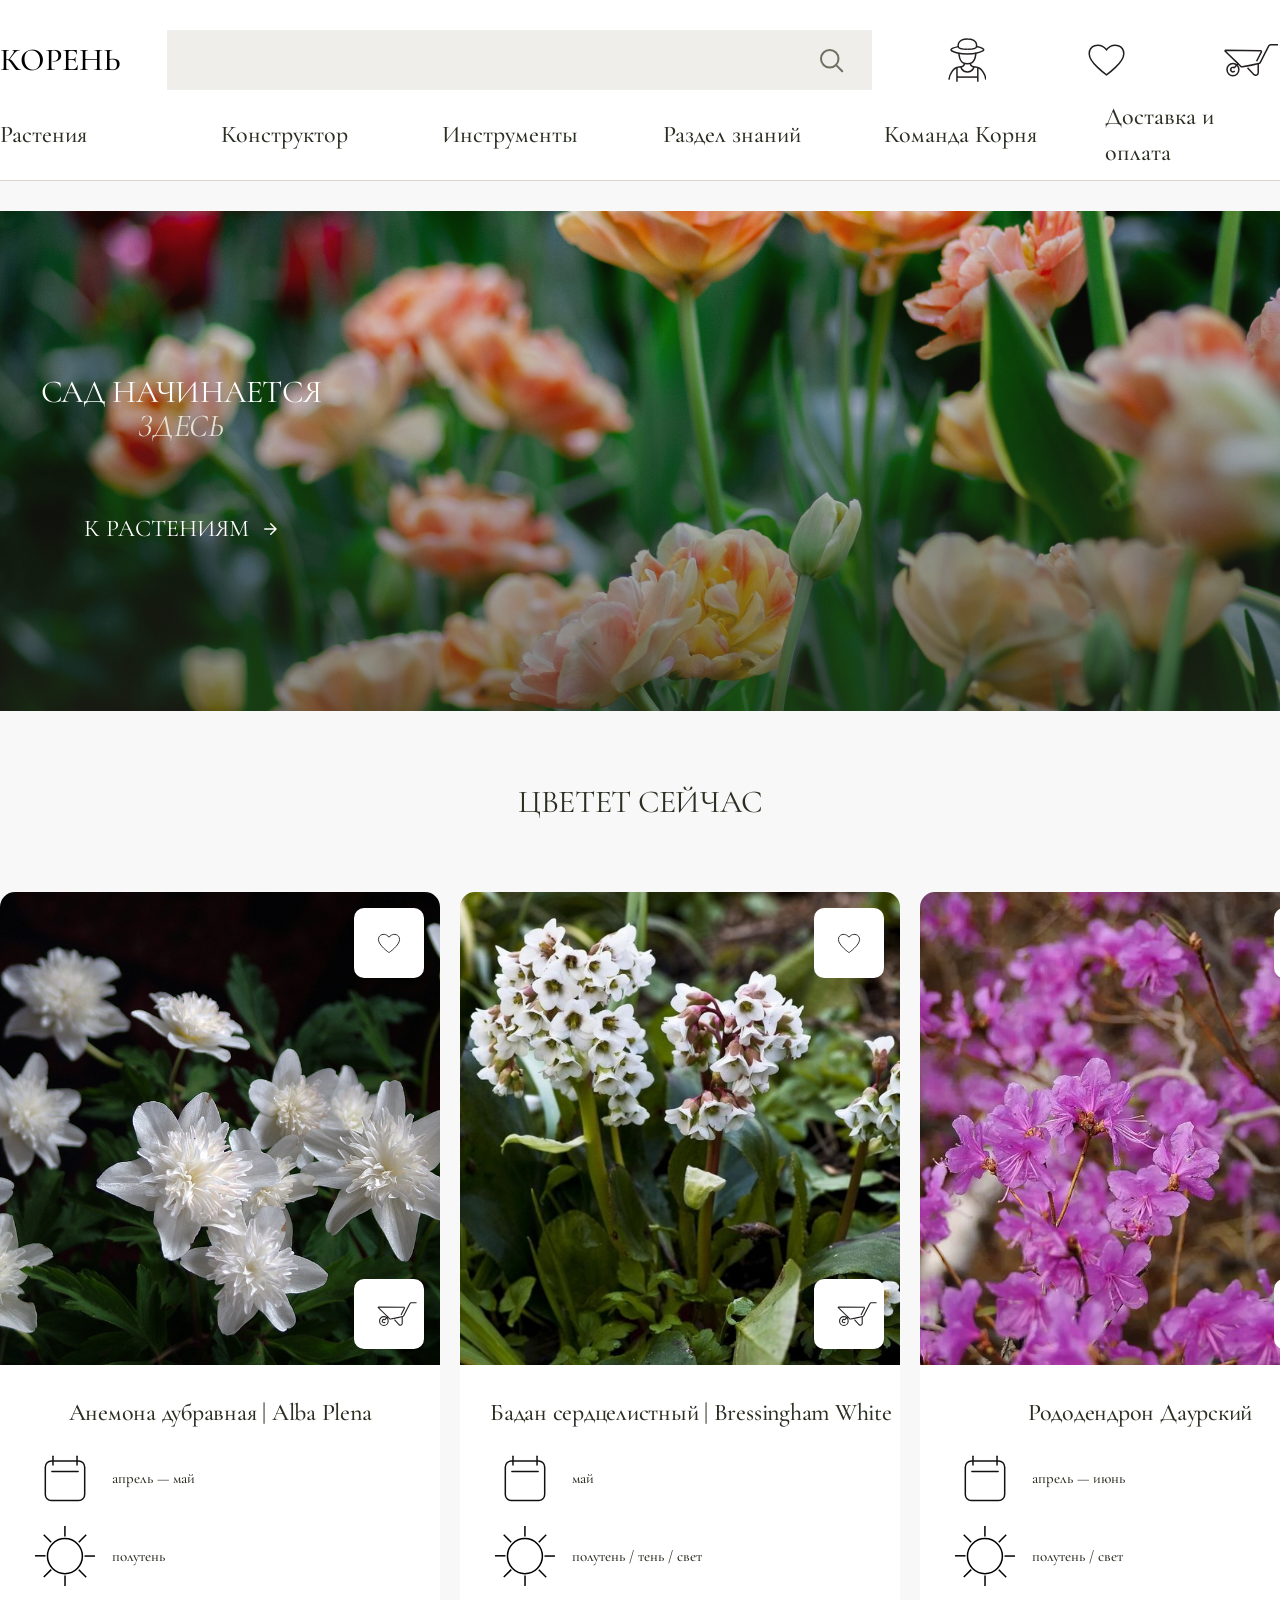
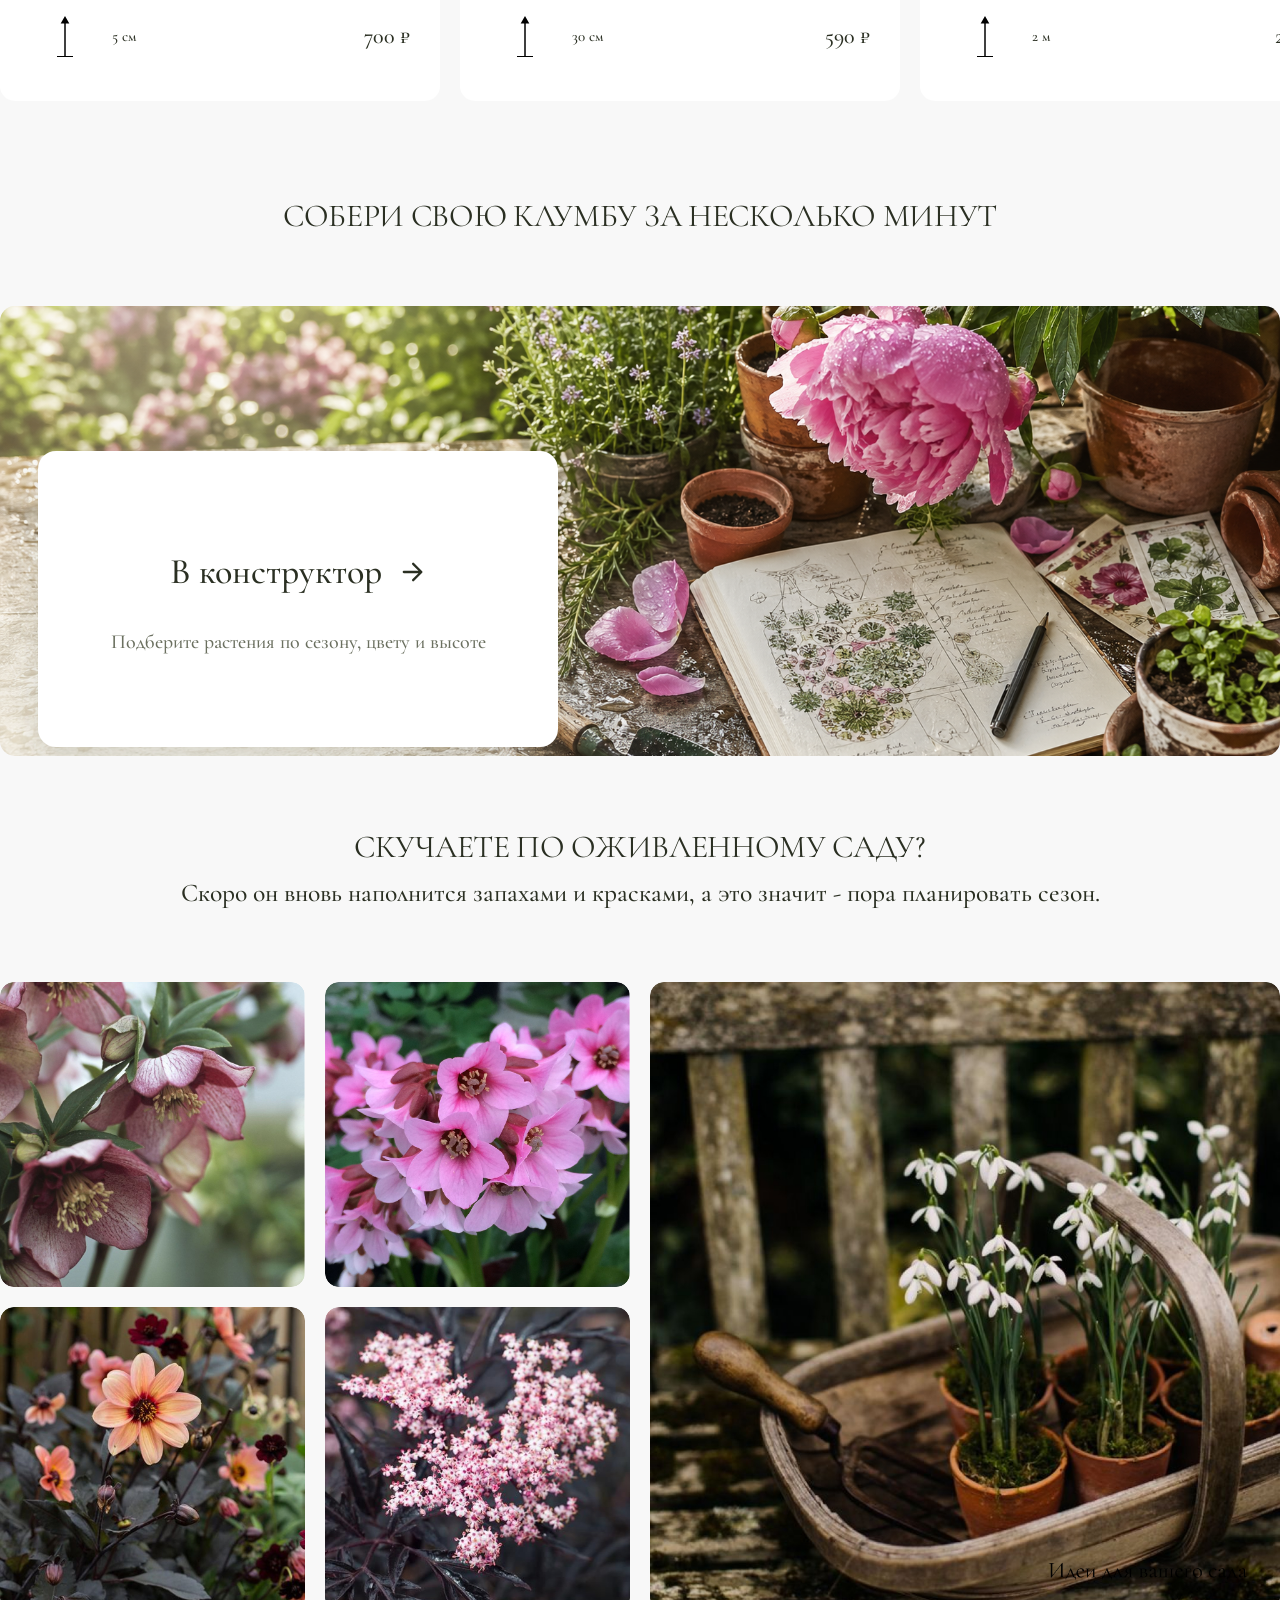
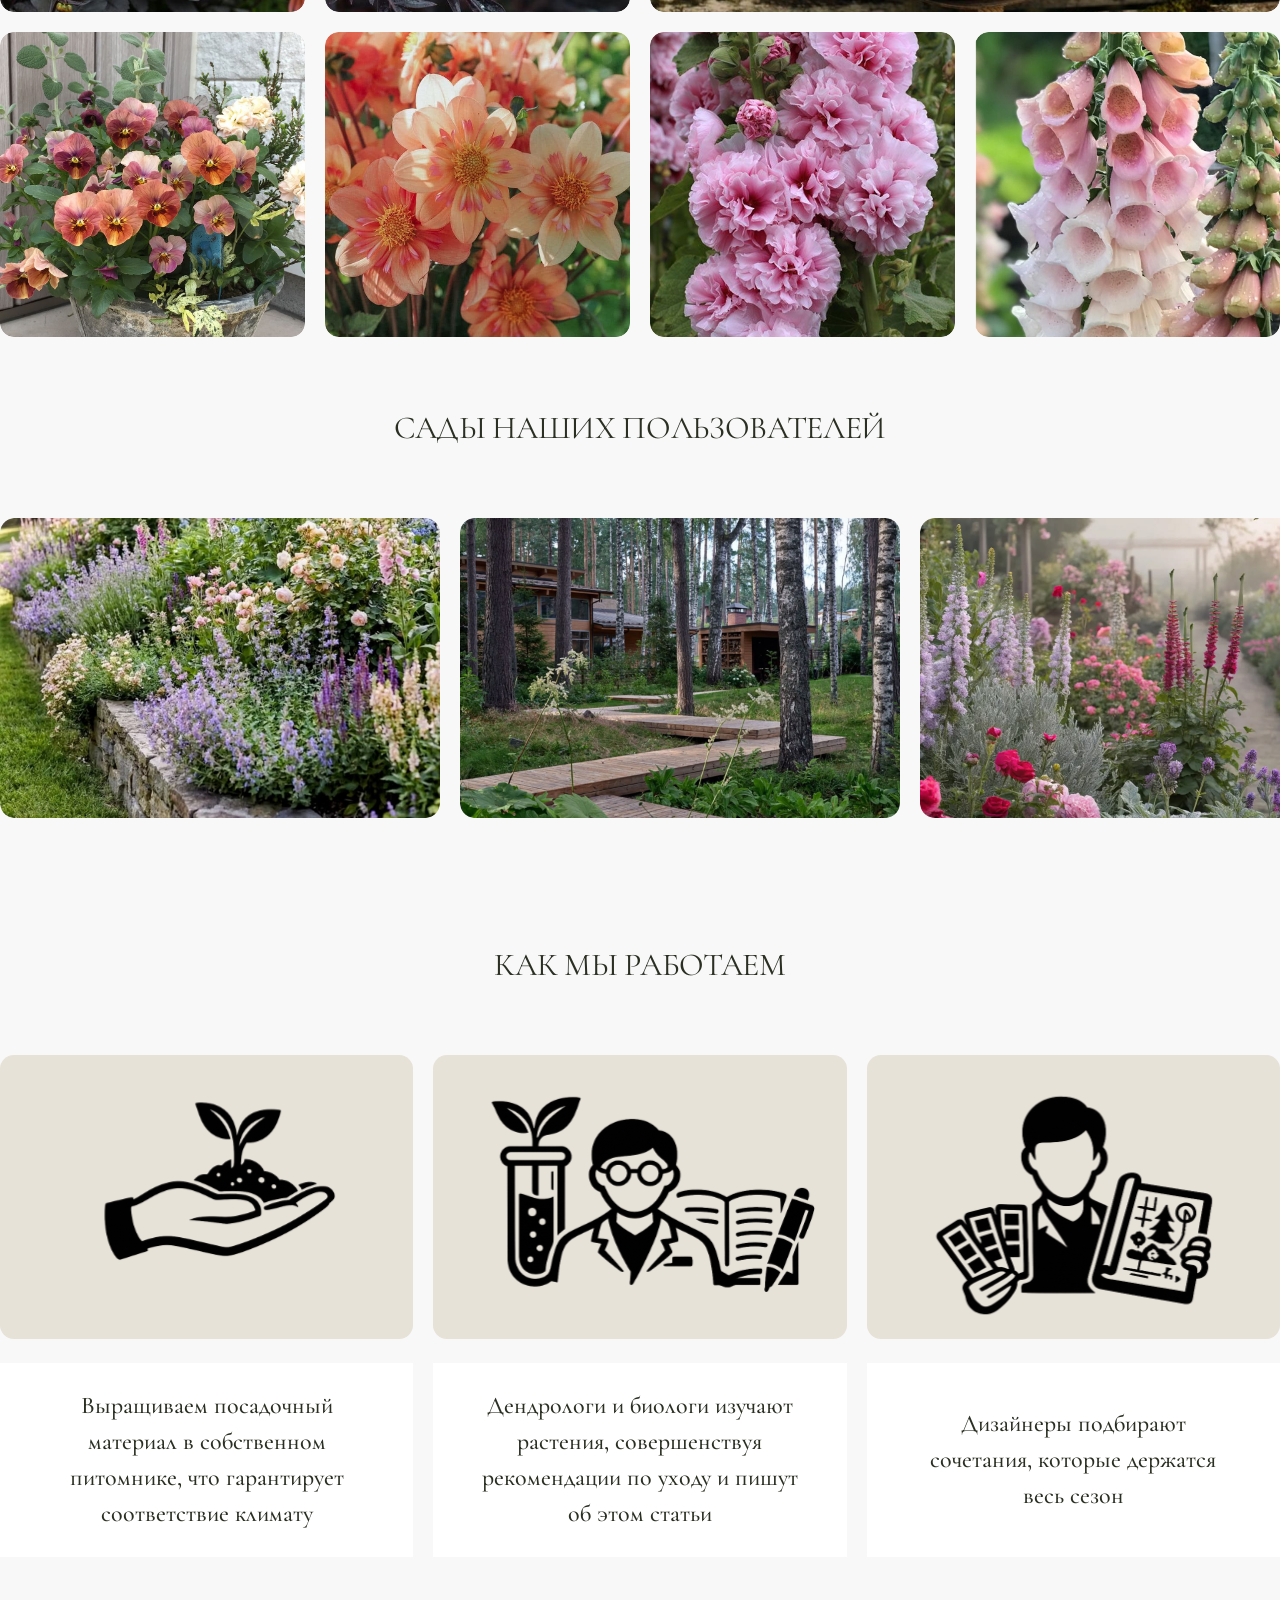
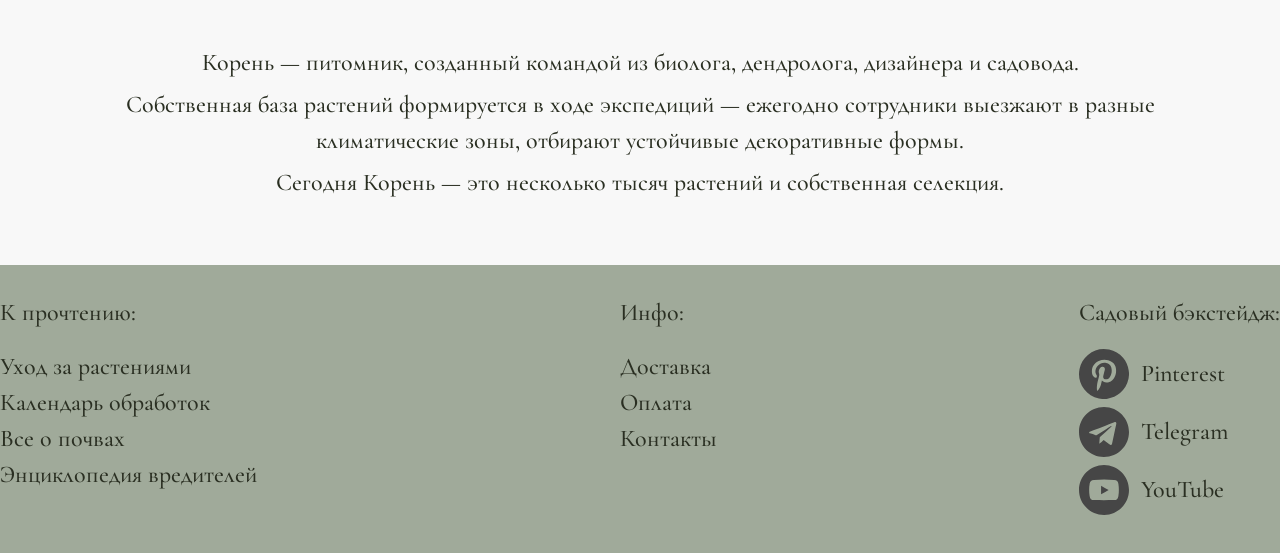
==== commit aabec4be: "fixes" ====
--- a/index.html
+++ b/index.html
@@ -23,24 +23,21 @@
             <a href="index.html" class="header__logo" aria-label="На главную">КОРЕНЬ</a>
 
             <label class="header__search">
-                <svg viewBox="0 0 24 24" fill="none" stroke="currentColor" stroke-width="1.6" aria-hidden="true" width="18" height="18">
+                <input type="search" aria-label="Поиск по сайту">
+                <svg class="header__search-icon" viewBox="0 0 24 24" fill="none" stroke="currentColor" stroke-width="1.6" aria-hidden="true" width="18" height="18">
                     <circle cx="11" cy="11" r="7"/>
                     <path d="m21 21-4.3-4.3" stroke-linecap="round"/>
                 </svg>
-                <input type="search" placeholder="Поиск растений, статей, инструментов…" aria-label="Поиск по сайту">
             </label>
-
-            <div class="header__actions">
-                <a href="#" class="icon-btn" aria-label="Личный кабинет">
-                    <img src="img/icons/account.svg" alt="" aria-hidden="true">
-                </a>
-                <a href="#" class="icon-btn" aria-label="Избранное">
-                    <img src="img/icons/favorites.svg" alt="" aria-hidden="true">
-                </a>
-                <a href="#" class="icon-btn" aria-label="Корзина">
-                    <img src="img/icons/cart.svg" alt="" aria-hidden="true">
-                </a>
-            </div>
+            <a href="#" class="icon-btn" aria-label="Личный кабинет">
+                <img src="img/icons/account.svg" alt="" aria-hidden="true">
+            </a>
+            <a href="#" class="icon-btn" aria-label="Избранное">
+                <img src="img/icons/favorites.svg" alt="" aria-hidden="true">
+            </a>
+            <a href="#" class="icon-btn" aria-label="Корзина">
+                <img src="img/icons/cart.svg" alt="" aria-hidden="true">
+            </a>
         </div>
 
         <nav class="header__nav" aria-label="Главное меню">
@@ -57,31 +54,37 @@
 
 <!-- Главный статичный баннер. -->
 <section class="hero" aria-label="Главный экран">
-    <div class="hero__image" style="background-image:url('img/hero/hero.jpg');"></div>
+    <div class="hero__image"></div>
 
     <div class="hero__content">
-        <h1 class="hero__title">Сад начинается <em>здесь</em></h1>
-        <a href="#bloom" class="hero__btn">
-            К растениям
-            <svg class="arrow" viewBox="0 0 24 24" fill="none" stroke="currentColor" stroke-width="2" width="18" height="18">
-                <path d="M5 12h14M13 5l7 7-7 7" stroke-linecap="round" stroke-linejoin="round"/>
-            </svg>
-        </a>
+        <div class="hero__copy">
+            <h1 class="hero__title">Сад начинается <em>здесь</em></h1>
+            <a href="#bloom" class="hero__btn">
+                К растениям
+                <svg class="arrow" viewBox="0 0 24 24" fill="none" stroke="currentColor" stroke-width="2" width="18" height="18">
+                    <path d="M5 12h14M13 5l7 7-7 7" stroke-linecap="round" stroke-linejoin="round"/>
+                </svg>
+            </a>
+        </div>
     </div>
 </section>
 
 <!-- Карточки сюда рендерит JS. -->
 <section class="section bloom-now" id="bloom">
     <div class="container">
-        <h2 class="section__title section__title--center"><span>ЦВЕТЕТ СЕЙЧАС</span></h2>
+        <div class="section-title-block">
+            <h2 class="section__title section__title--center section-title-block__title"><span>ЦВЕТЕТ СЕЙЧАС</span></h2>
+        </div>
         <div class="cards" id="bloomNow"></div>
     </div>
 </section>
 
 <!-- Промо-блок конструктора. -->
 <section class="section section--compact">
-    <div class="container">
-        <h2 class="section__title section__title--center"><span>СОБЕРИ СВОЮ КЛУМБУ ЗА НЕСКОЛЬКО МИНУТ</span></h2>
+    <div class="container-compact">
+        <div class="section-title-block">
+            <h2 class="section__title section__title--center section-title-block__title"><span>СОБЕРИ СВОЮ КЛУМБУ ЗА НЕСКОЛЬКО МИНУТ</span></h2>
+        </div>
 
         <div class="constructor">
             <img class="constructor__bg" src="img/ideas/constructor-illustration.png" alt="">
@@ -101,9 +104,11 @@
 
 <!-- Сетка идей собрана вручную в HTML. -->
 <section class="section ideas">
-    <div class="container">
-        <h2 class="section__title section__title--center ideas__title"><span>СКУЧАЕТЕ ПО ОЖИВЛЕННОМУ САДУ?</span></h2>
-        <p class="section__lead ideas__lead">Скоро он вновь наполнится запахами и красками, а это значит — пора планировать сезон.</p>
+    <div class="container-compact">
+        <div class="section-title-block section-title-block--with-lead">
+            <h2 class="section__title section__title--center section-title-block__title"><span>СКУЧАЕТЕ ПО ОЖИВЛЕННОМУ САДУ?</span></h2>
+            <p class="section__lead section-title-block__lead">Скоро он вновь наполнится запахами и красками, а это значит - пора планировать сезон.</p>
+        </div>
 
         <div class="ideas__grid">
             <a href="#" class="ideas__item">
@@ -143,36 +148,46 @@
 <!-- Лента садов рендерится из JS. -->
 <section class="section gardens">
     <div class="container">
-        <h2 class="section__title section__title--center"><span>САДЫ НАШИХ ПОЛЬЗОВАТЕЛЕЙ</span></h2>
+        <div class="section-title-block">
+            <h2 class="section__title section__title--center section-title-block__title"><span>САДЫ НАШИХ ПОЛЬЗОВАТЕЛЕЙ</span></h2>
+        </div>
         <div class="gardens__strip" id="gardensList"></div>
     </div>
 </section>
 
 <!-- Статичный блок о процессе работы. -->
 <section class="section how">
-    <div class="container">
-        <h2 class="section__title section__title--center"><span>КАК МЫ РАБОТАЕМ</span></h2>
+    <div class="container-compact">
+        <div class="section-title-block">
+            <h2 class="section__title section__title--center section-title-block__title"><span>КАК МЫ РАБОТАЕМ</span></h2>
+        </div>
 
         <div class="how__list">
             <article class="how__item">
                 <div class="how__icon">
                     <img src="img/icons/how-nursery.svg" alt="">
                 </div>
-                <p class="how__text">Выращиваем посадочный материал в собственном питомнике, что гарантирует соответствие климату</p>
+                <div class="how__text-box">
+                    <p class="how__text">Выращиваем посадочный материал в собственном питомнике, что гарантирует соответствие климату</p>
+                </div>
             </article>
 
             <article class="how__item">
                 <div class="how__icon">
                     <img src="img/icons/how-experts.svg" alt="">
                 </div>
-                <p class="how__text">Дендрологи и биологи изучают растения, совершенствуя рекомендации по уходу и пишут об этом статьи</p>
+                <div class="how__text-box">
+                    <p class="how__text">Дендрологи и биологи изучают растения, совершенствуя рекомендации по уходу и пишут об этом статьи</p>
+                </div>
             </article>
 
             <article class="how__item">
                 <div class="how__icon">
                     <img src="img/icons/how-design.svg" alt="">
                 </div>
-                <p class="how__text">Дизайнеры подбирают сочетания, которые держатся весь сезон</p>
+                <div class="how__text-box">
+                    <p class="how__text">Дизайнеры подбирают сочетания, которые держатся весь сезон</p>
+                </div>
             </article>
         </div>
     </div>
@@ -189,7 +204,7 @@
 
 <!-- Общий подвал. -->
 <footer class="footer">
-    <div class="container">
+    <div class="container-compact">
         <div class="footer__cols">
             <div class="footer__col">
                 <div class="footer__col-title">К прочтению:</div>
--- a/css/style.css
+++ b/css/style.css
@@ -11,6 +11,7 @@
     --color-muted: #6B7060;
     --color-line:  #D9D4C7;
     --color-white: #FFFFFF;
+    --color-black: #000000;
 
     --font-display: "Cormorant Garamond", "Times New Roman", serif;
     --font-body:    "Cormorant Garamond", "Times New Roman", serif;
@@ -25,8 +26,8 @@
     --transition: 0.25s ease;
 
     /* Ширину страницы и контейнера удобнее править здесь. */
-    --page-max: 1500px;
-    --container: 1280px;
+    /* --page-max: 1500px; */
+    --container: 1590px;
 }
 
 /* Базовый reset. */
@@ -36,7 +37,6 @@
 
 body {
     margin: 0 auto;
-    max-width: var(--page-max);
     font-family: var(--font-body);
     font-size: 18px;
     font-weight: 500;
@@ -75,9 +75,10 @@
 
 /* Обычный контейнер страницы. */
 .container {
+    width: 100%;
     max-width: var(--container);
     margin: 0 auto;
-    padding: 0 32px;
+    /* padding: 0 32px; */
 }
 
 /* Общая шапка сайта. */
@@ -89,20 +90,23 @@
     z-index: 100;
 }
 
+.header .container {
+    max-width: 1360px;
+}
+
 /* Верхний ряд шапки. */
 .header__top {
     display: flex;
     align-items: center;
-    gap: 32px;
-    padding: 22px 0 14px;
+    gap: 46px;
+    padding: 30px 0;
 }
 
 .header__logo {
     font-family: var(--font-display);
-    font-size: 30px;
-    letter-spacing: 0.22em;
-    color: var(--color-ink);
-    font-weight: 600;
+    font-size: 32px;
+    letter-spacing: 0;
+    color: var(--color-black);
     flex-shrink: 0;
 }
 
@@ -111,9 +115,9 @@
     align-items: center;
     gap: 12px;
     flex: 1;
+    min-width: 0;
     background: #EFEEEA;
     border: 1px solid transparent;
-    border-radius: 8px;
     padding: 14px 20px;
     transition: border-color var(--transition), background var(--transition);
 }
@@ -137,6 +141,11 @@
 
 .header__search input::placeholder { color: var(--color-muted); }
 
+.header__search-icon {
+    width: 40px;
+    height: 30px;
+}
+
 .header__actions {
     display: flex;
     align-items: center;
@@ -149,10 +158,8 @@
     display: inline-flex;
     align-items: center;
     justify-content: center;
-    height: 36px;
-    padding: 0 4px;
-    color: var(--color-ink);
-    transition: opacity var(--transition), transform var(--transition);
+    height: 60px;
+    color: var(--color-ink);
 }
 
 .icon-btn:hover { opacity: 0.65; }
@@ -162,7 +169,6 @@
 .icon-btn svg {
     height: 100%;
     width: auto;
-    max-width: 60px;
     display: block;
     object-fit: contain;
 }
@@ -171,18 +177,19 @@
 .header__nav {
     display: flex;
     align-items: center;
-    justify-content: center;
-    gap: 56px;
-    padding: 14px 0 22px;
+    gap: 46px;
     border-top: 1px solid transparent;
+    height: 30px;
+    margin-bottom: 30px;
 }
 
 .header__nav a {
+    width: 100%;
     font-family: var(--font-display);
-    font-size: 20px;
+    font-size: 24px;
     font-weight: 500;
-    color: var(--color-ink);
-    padding: 4px 2px;
+    line-height: auto;
+    color: var(--color-ink);
     border-bottom: 1px solid transparent;
     transition: border-color var(--transition), color var(--transition);
 }
@@ -194,9 +201,9 @@
 
 /* Главный hero-блок. */
 .hero {
+    margin-top: 30px;
     position: relative;
-    height: 78vh;
-    min-height: 540px;
+    height: 500px;
     max-height: 760px;
     overflow: hidden;
     background: var(--color-olive);
@@ -205,7 +212,9 @@
 .hero__image {
     position: absolute;
     inset: 0;
+    background-image:url('../img/hero/hero.jpg');
     background-size: cover;
+    background-repeat: no-repeat;
     background-position: center;
 }
 
@@ -224,10 +233,17 @@
     flex-direction: column;
     justify-content: center;
     align-items: flex-start;
-    padding: 0 32px;
-    max-width: var(--container);
+    max-width: 1590px;
     margin: 0 auto;
     color: var(--color-white);
+}
+
+.hero__copy {
+    width: 362px;
+    display: flex;
+    gap: 40px;
+    flex-direction: column;
+    align-items: center;
 }
 
 .hero__eyebrow {
@@ -240,12 +256,14 @@
 
 .hero__title {
     font-family: var(--font-display);
-    font-size: clamp(48px, 7vw, 96px);
+    font-size: 32px;
     line-height: 1.05;
     color: var(--color-white);
-    max-width: 720px;
+    width: 100%;
+    text-align: center;
     margin-bottom: 28px;
     font-weight: 400;
+    text-transform: uppercase;
 }
 
 .hero__title em {
@@ -256,15 +274,12 @@
 .hero__btn {
     display: inline-flex;
     align-items: center;
+    justify-content: center;
     gap: 12px;
-    background: var(--color-stone);
-    color: var(--color-ink);
-    padding: 16px 28px;
-    border-radius: 999px;
-    font-size: 15px;
-    font-weight: 600;
-    letter-spacing: 0.02em;
-    transition: background var(--transition), color var(--transition), transform var(--transition);
+    color: var(--color-white);
+    font-size: 24px;
+    font-weight: 400;
+    text-transform: uppercase;
 }
 
 .hero__btn:hover {
@@ -283,10 +298,14 @@
 
 /* ---------- ОБЩИЕ СЕКЦИИ ---------- */
 .section {
-    padding: 96px 0;
-}
-
-.section--compact { padding: 72px 0; }
+    display: flex;
+    justify-content: center;
+}
+
+.container-compact {
+    width: 100%;
+    max-width: 1360px;
+}
 
 .section__header {
     display: flex;
@@ -335,36 +354,50 @@
 
 .section__link:hover { gap: 14px; }
 
-/* Карточки товаров. */
-.bloom-now { background: var(--color-bg); }
-
-/* На главной между лентой карточек и конструктором нужен более плотный стык. */
-.bloom-now + .section--compact {
-    padding-top: 24px;
+.section-title-block {
+    margin: 30px 0;
+    padding: 43px 0;
+}
+
+.section-title-block__title.section__title--center {
+    margin: 0;
+    font-size: 32px;
+    font-weight: 400;
+}
+
+.section-title-block--with-lead {
+    display: flex;
+    flex-direction: column;
+    align-items: center;
+}
+
+.section-title-block__lead.section__lead {
+    max-width: 1240px;
+    margin: 12px auto 0;
+    font-size: clamp(18px, 2vw, 28px);
+    line-height: 1.25;
+    color: var(--color-ink);
 }
 
 /* Вместо переноса здесь горизонтальный скролл. */
 .cards {
     display: flex;
-    gap: 24px;
+    gap: 20px;
     overflow-x: auto;
     overflow-y: hidden;
     scroll-snap-type: x mandatory;
     scroll-padding-left: 0;
     padding-bottom: 24px;
-    margin: 0 -32px;
-    padding-left: 32px;
-    padding-right: 32px;
 }
 
 .card {
-    flex: 0 0 calc((100% - 64px - 72px) / 4);
-    min-width: 240px;
-    max-width: 340px;
+    min-width: 440px;
     background: var(--color-white);
     display: flex;
     flex-direction: column;
     scroll-snap-align: start;
+    border-radius: 15px;
+    overflow: hidden;
     transition: transform var(--transition);
 }
 
@@ -393,7 +426,7 @@
 /* Фото квадратное, кнопки лежат поверх. */
 .card__media {
     position: relative;
-    aspect-ratio: 1 / 1;
+    height: 473px;
     overflow: hidden;
     background: var(--color-stone);
 }
@@ -402,6 +435,9 @@
     width: 100%;
     height: 100%;
     object-fit: cover;
+    background-position: center center;
+    background-size: cover;
+    background-repeat: no-repeat;
     transition: transform 0.6s ease;
     display: block;
 }
@@ -412,8 +448,8 @@
 .card__fav,
 .card__cart {
     position: absolute;
-    width: 44px;
-    height: 44px;
+    width: 70px;
+    height: 70px;
     background: var(--color-white);
     border-radius: 10px;
     display: inline-flex;
@@ -428,8 +464,8 @@
 
 .card__fav img,
 .card__cart img {
-    width: 30px;
-    height: 30px;
+    width: 70px;
+    height: 70px;
     object-fit: contain;
     display: block;
     transition: filter var(--transition);
@@ -452,7 +488,7 @@
 
 /* Текстовый блок карточки */
 .card__body {
-    padding: 14px 0 6px;
+    padding: 30px;
     display: flex;
     flex-direction: column;
     gap: 12px;
@@ -461,9 +497,9 @@
 
 .card__name {
     font-family: var(--font-display);
-    font-size: 15px;
+    font-size: 24px;
     font-weight: 500;
-    line-height: 1.3;
+    text-wrap: nowrap;
     color: var(--color-ink);
     text-align: center;
 }
@@ -487,8 +523,8 @@
 .card__info-row svg,
 .card__info-row img,
 .card__info-icon {
-    width: 32px;
-    height: 32px;
+    width: 70px;
+    height: 70px;
     object-fit: contain;
     color: var(--color-ink);
     flex-shrink: 0;
@@ -517,9 +553,10 @@
 /* Баннер конструктора с белой карточкой поверх. */
 .constructor {
     position: relative;
-    border-radius: 24px;
+    border-radius: 15px;
     overflow: hidden;
-    aspect-ratio: 16 / 7;
+    height: 450px;
+    width: 100%;
 }
 
 .constructor__bg {
@@ -579,8 +616,6 @@
 /* Сетка идей собрана вручную через Grid. */
 .ideas {
     background: var(--color-bg);
-    padding-top: 48px;
-    padding-bottom: 40px;
 }
 
 .section__lead {
@@ -592,23 +627,11 @@
     margin: -28px auto 48px;
 }
 
-.ideas__title {
-    margin-bottom: 12px;
-}
-
-.ideas__lead {
-    max-width: 1240px;
-    margin: 0 auto 64px;
-    font-size: clamp(18px, 2vw, 28px);
-    line-height: 1.25;
-    color: var(--color-ink);
-}
-
 .ideas__grid {
     display: grid;
     grid-template-columns: repeat(4, 1fr);
     grid-auto-rows: 1fr;
-    gap: 16px;
+    gap: 20px;
 }
 
 .ideas__item {
@@ -638,8 +661,6 @@
 /* Простая лента с фото садов. */
 .gardens {
     background: var(--color-bg);
-    padding-top: 40px;
-    padding-bottom: 40px;
 }
 
 .gardens__strip {
@@ -649,14 +670,13 @@
     overflow-y: hidden;
     scroll-snap-type: x mandatory;
     padding-bottom: 16px;
-    margin: 0 -32px;
-    padding-left: 32px;
-    padding-right: 32px;
+    scroll-padding-left: 0;
 }
 
 .gardens__item {
-    flex: 0 0 calc((100% - 60px - 64px) / 4);
-    min-width: 280px;
+    flex: 0 0 440px;
+    width: 440px;
+    height: 300px;
     aspect-ratio: 6 / 4;
     overflow: hidden;
     border-radius: 14px;
@@ -689,12 +709,11 @@
 
 .how__list {
     display: flex;
-    gap: 24px;
-    flex-wrap: wrap;
+    gap: 20px;
 }
 
 .how__item {
-    flex: 1 1 calc(33.333% - 16px);
+    display: flex;
     min-width: 260px;
     display: flex;
     flex-direction: column;
@@ -708,7 +727,6 @@
     display: flex;
     align-items: center;
     justify-content: center;
-    padding: 40px;
 }
 
 .how__icon img,
@@ -720,13 +738,21 @@
     display: block;
 }
 
+.how__text-box {
+    background: var(--color-white);
+    min-height: 194px;
+    display: flex;
+    align-items: center;
+    justify-content: center;
+    padding: 24px;
+}
+
 .how__text {
+    max-width: 330px;
     text-align: center;
     color: var(--color-ink);
-    font-size: 20px;
-    line-height: 1.5;
+    font-size: 24px;
     margin: 0;
-    padding: 0 8px;
 }
 
 /* Текстовый блок без отдельной подложки. */
@@ -740,44 +766,42 @@
 .about__text {
     max-width: 1100px;
     margin: 0 auto 6px;
-    font-size: 18px;
-    line-height: 1.65;
+    font-size: 24px;
 }
 
 .about__text:last-child { margin-bottom: 0; }
 
 /* Общий подвал. */
 .footer {
+    display: flex;
+    justify-content: center;
     background: var(--color-sage);
     color: var(--color-ink);
-    padding: 64px 0;
+    padding: 30px 0;
 }
 
 .footer__cols {
     display: flex;
-    gap: 48px;
+    justify-content: space-between;
     flex-wrap: wrap;
 }
-
-.footer__col { flex: 1 1 200px; }
 
 .footer__col-title {
     color: var(--color-ink);
     font-family: var(--font-display);
     font-weight: 500;
-    font-size: 20px;
+    font-size: 24px;
     margin-bottom: 18px;
 }
 
 .footer__col ul {
     display: flex;
     flex-direction: column;
-    gap: 10px;
 }
 
 .footer__col a {
     color: var(--color-ink);
-    font-size: 17px;
+    font-size: 24px;
     transition: opacity var(--transition);
 }
 
@@ -788,12 +812,12 @@
     display: inline-flex;
     align-items: center;
     gap: 12px;
-    font-size: 16px;
+    font-size: 24px;
 }
 
 .footer__social-icon {
-    width: 28px;
-    height: 28px;
+    width: 50px;
+    height: 50px;
     object-fit: contain;
     flex-shrink: 0;
     display: block;
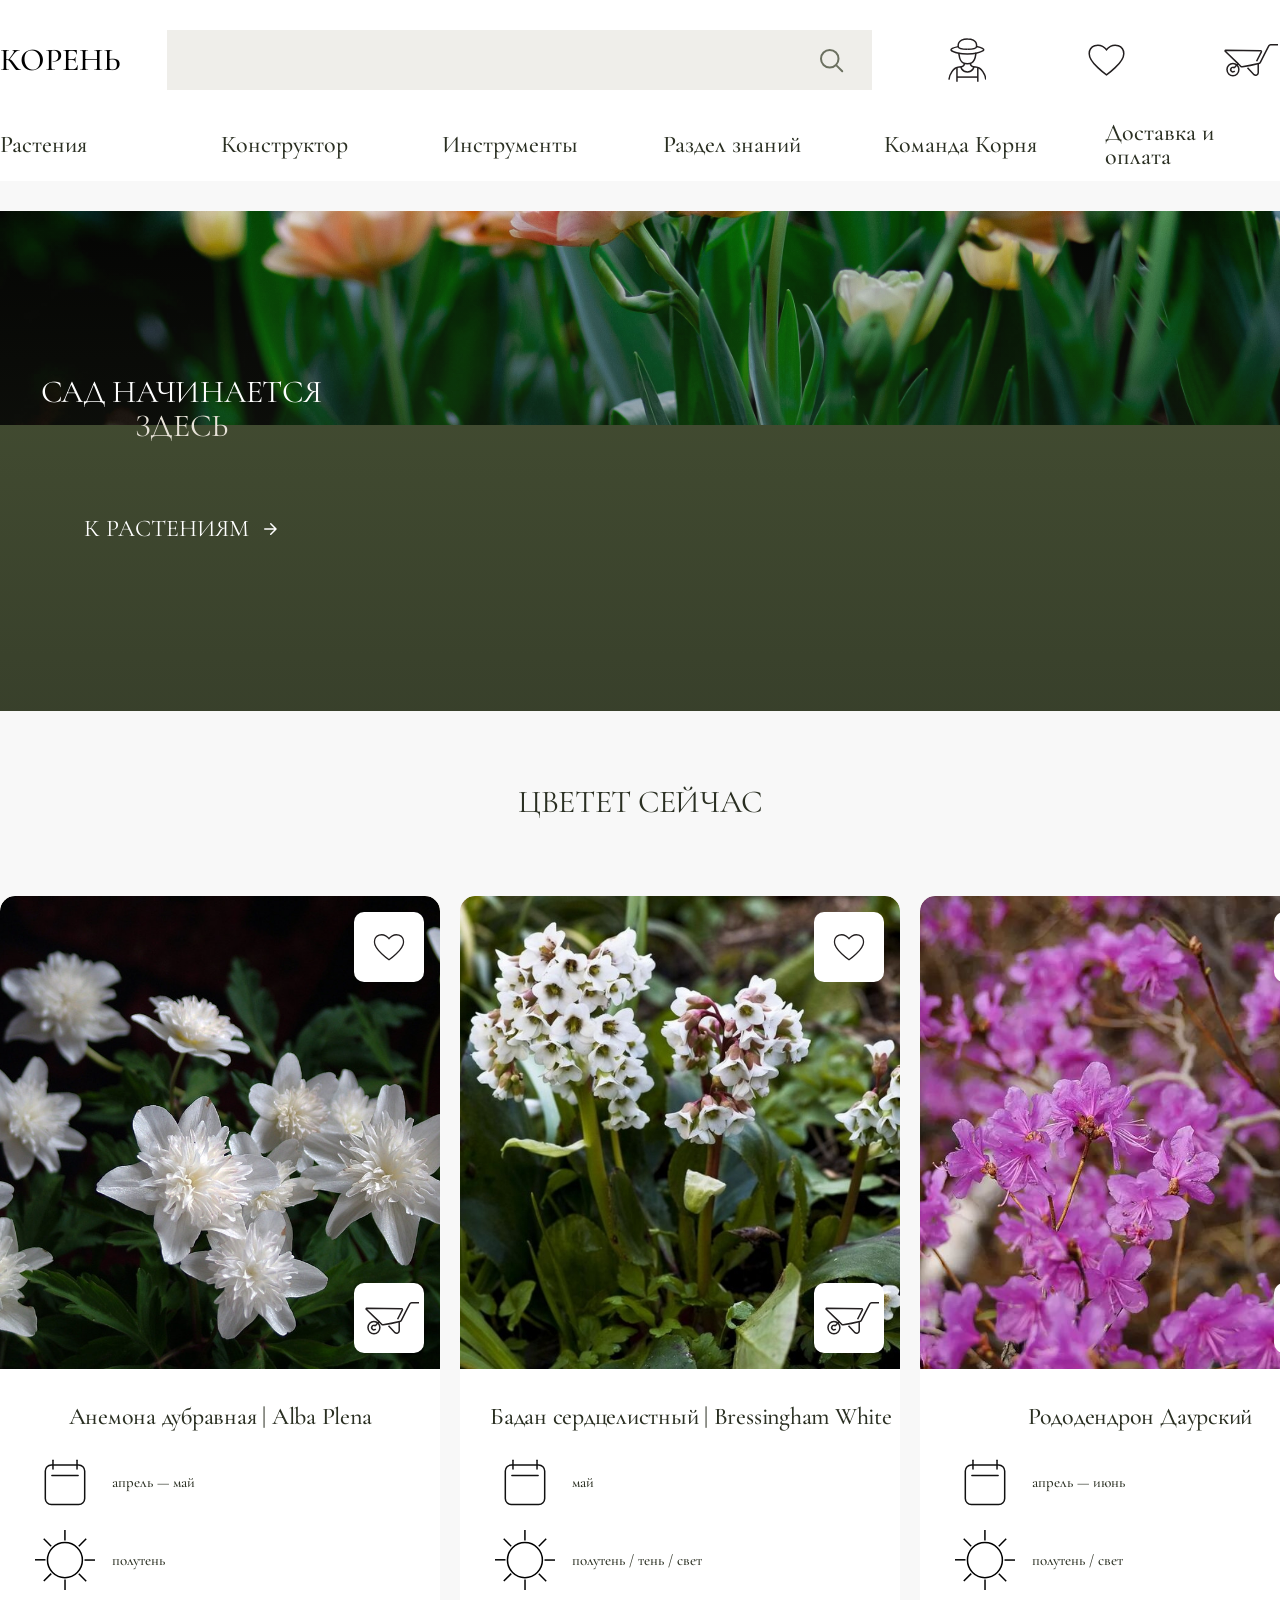
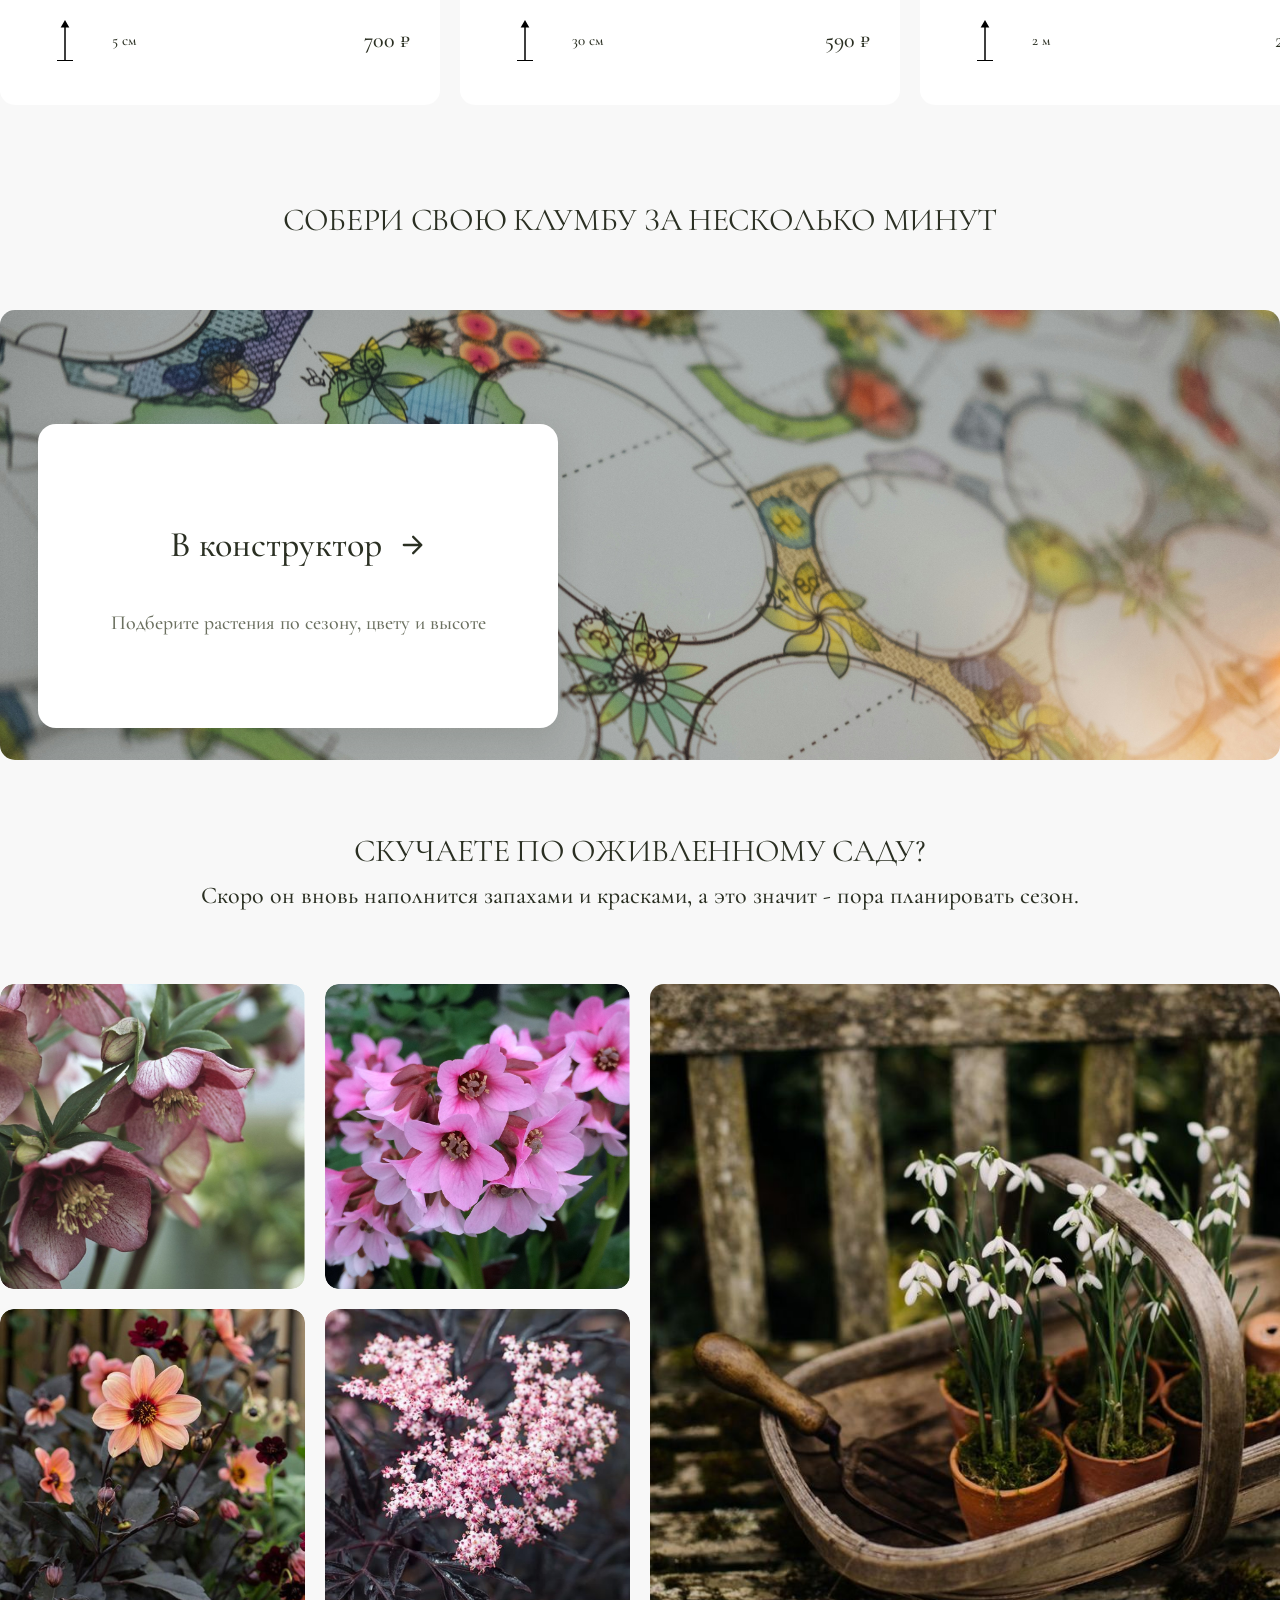
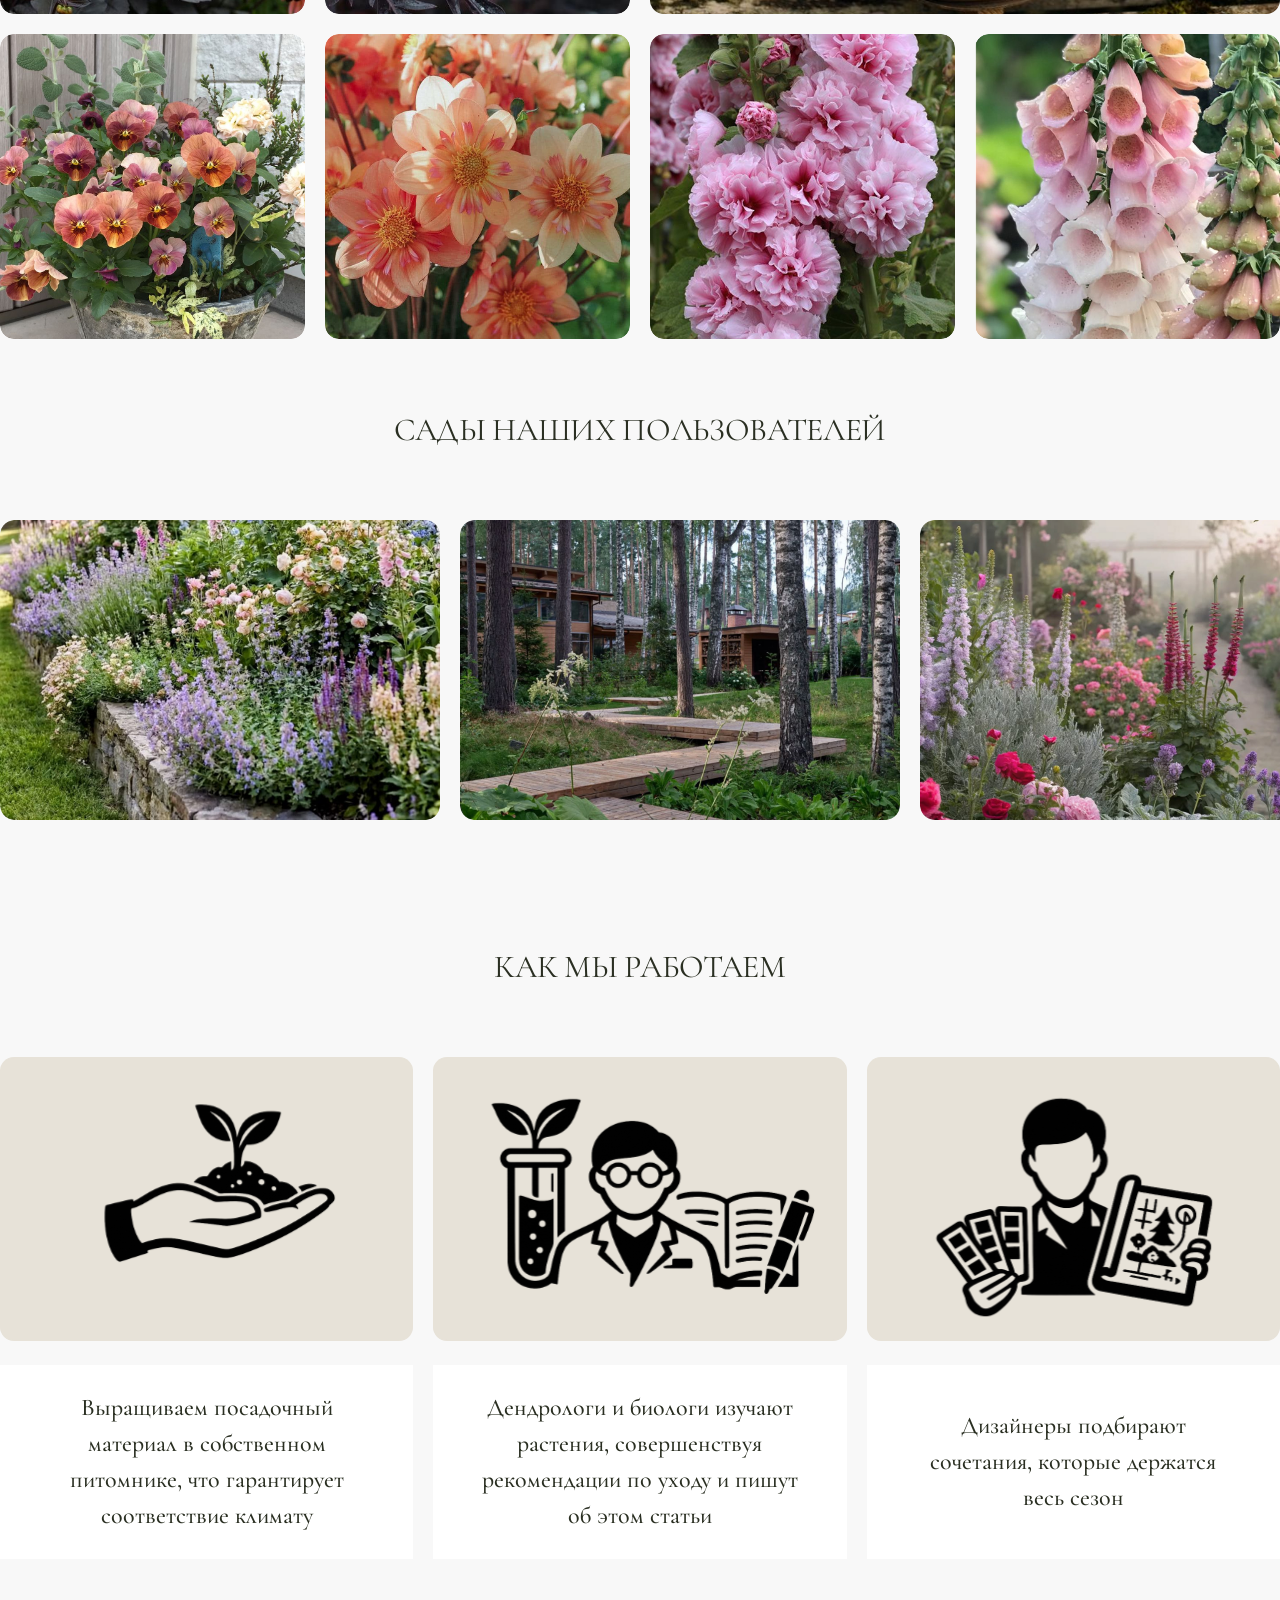
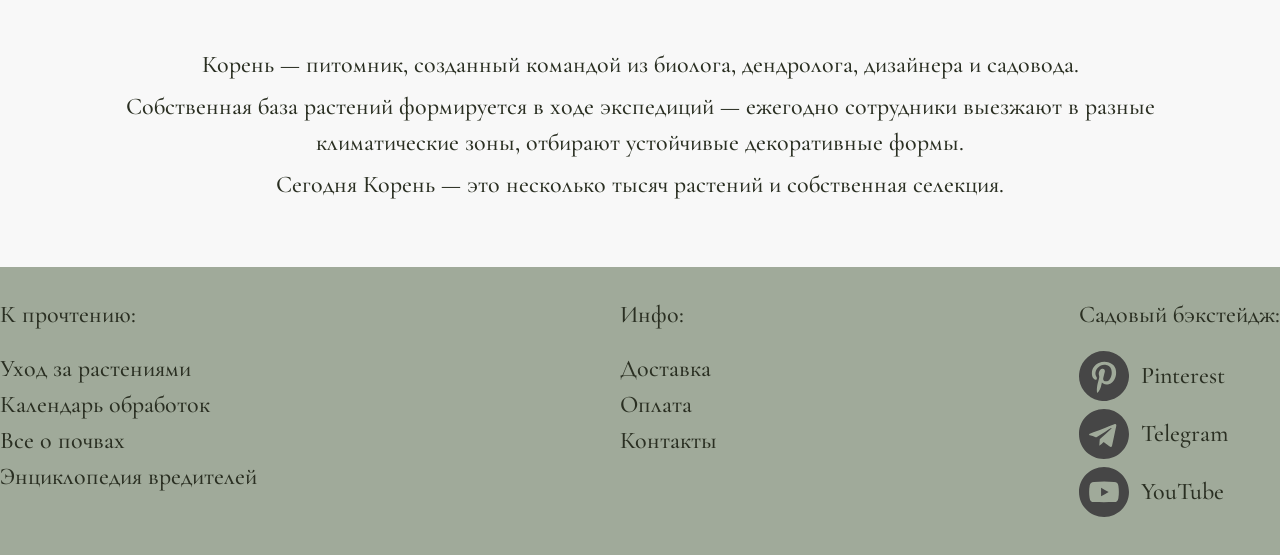
==== commit 7c4683eb: "constructor" ====
--- a/index.html
+++ b/index.html
@@ -87,7 +87,7 @@
         </div>
 
         <div class="constructor">
-            <img class="constructor__bg" src="img/ideas/constructor-illustration.png" alt="">
+            <img class="constructor__bg" src="img/ideas/constructor.jpg" alt="">
 
             <div class="constructor__overlay">
                 <a href="#" class="constructor__btn">
--- a/css/style.css
+++ b/css/style.css
@@ -84,7 +84,7 @@
 /* Общая шапка сайта. */
 .header {
     background: var(--color-white);
-    border-bottom: 1px solid var(--color-line);
+    border-bottom: 1px solid var(--color-white);
     position: sticky;
     top: 0;
     z-index: 100;
@@ -173,29 +173,32 @@
     object-fit: contain;
 }
 
-/* Нижний ряд навигации. */
+/* Нижний ряд навигации: равные колонки как при width:100% во flex,
+   но сами ссылки по ширине текста — подчёркивание не тянется на всю ячейку. */
 .header__nav {
-    display: flex;
-    align-items: center;
-    gap: 46px;
+    display: grid;
+    grid-template-columns: repeat(6, minmax(0, 1fr));
+    align-items: center;
+    column-gap: 46px;
     border-top: 1px solid transparent;
     height: 30px;
     margin-bottom: 30px;
 }
 
 .header__nav a {
-    width: 100%;
+    width: fit-content;
+    justify-self: start;
     font-family: var(--font-display);
     font-size: 24px;
     font-weight: 500;
-    line-height: auto;
+    line-height: 1;
     color: var(--color-ink);
     border-bottom: 1px solid transparent;
     transition: border-color var(--transition), color var(--transition);
 }
 
 .header__nav a:hover {
-    border-bottom-color: var(--color-olive);
+    border-color: var(--color-olive);
     color: var(--color-olive);
 }
 
@@ -215,7 +218,7 @@
     background-image:url('../img/hero/hero.jpg');
     background-size: cover;
     background-repeat: no-repeat;
-    background-position: center;
+    background-position: center -640px;
 }
 
 .hero__image::after {
@@ -267,7 +270,7 @@
 }
 
 .hero__title em {
-    font-style: italic;
+    font-style: normal;
     color: var(--color-stone);
 }
 
@@ -283,9 +286,7 @@
 }
 
 .hero__btn:hover {
-    background: var(--color-white);
-    color: var(--color-olive);
-    transform: translateX(4px);
+    color: #FFFFFF;
 }
 
 .hero__btn:active { transform: translateX(2px) scale(0.98); }
@@ -317,7 +318,7 @@
 }
 
 .section__title {
-    font-size: clamp(34px, 4vw, 52px);
+    font-size: 24px;
     line-height: 1.1;
     max-width: 640px;
 }
@@ -325,7 +326,6 @@
 .section__title--center {
     text-align: center;
     max-width: none;
-    /* Держим заголовок в обычном потоке, чтобы отступы сверху и снизу считались предсказуемо. */
     margin: 0 auto 72px;
     font-size: 20px;
     font-weight: 500;
@@ -374,7 +374,7 @@
 .section-title-block__lead.section__lead {
     max-width: 1240px;
     margin: 12px auto 0;
-    font-size: clamp(18px, 2vw, 28px);
+    font-size: 24px;
     line-height: 1.25;
     color: var(--color-ink);
 }
@@ -387,6 +387,7 @@
     overflow-y: hidden;
     scroll-snap-type: x mandatory;
     scroll-padding-left: 0;
+    padding-top: 4px;
     padding-bottom: 24px;
 }
 
@@ -397,30 +398,19 @@
     flex-direction: column;
     scroll-snap-align: start;
     border-radius: 15px;
-    overflow: hidden;
     transition: transform var(--transition);
 }
 
 .card:hover { transform: translateY(-4px); }
 
 /* Скроллбар ленты карточек. */
+/* Скрываем скроллбар. */
+.cards {
+    scrollbar-width: none; /* Firefox */
+    -ms-overflow-style: none; /* IE and Edge */
+}
 .cards::-webkit-scrollbar {
-    height: 6px;
-}
-.cards::-webkit-scrollbar-track {
-    background: var(--color-line);
-    border-radius: 3px;
-}
-.cards::-webkit-scrollbar-thumb {
-    background: var(--color-olive);
-    border-radius: 3px;
-}
-.cards::-webkit-scrollbar-thumb:hover {
-    background: var(--color-ink);
-}
-.cards {
-    scrollbar-width: thin;
-    scrollbar-color: var(--color-olive) var(--color-line);
+    display: none; /* Chrome, Safari, Opera */
 }
 
 /* Фото квадратное, кнопки лежат поверх. */
@@ -428,6 +418,7 @@
     position: relative;
     height: 473px;
     overflow: hidden;
+    border-radius: 15px 15px 0 0;
     background: var(--color-stone);
 }
 
@@ -435,14 +426,12 @@
     width: 100%;
     height: 100%;
     object-fit: cover;
+    border-radius: 15px 15px 0 0;
     background-position: center center;
     background-size: cover;
     background-repeat: no-repeat;
-    transition: transform 0.6s ease;
     display: block;
 }
-
-.card:hover .card__photo { transform: scale(1.04); }
 
 /* Кнопки-иконки поверх фото: общий стиль */
 .card__fav,
@@ -455,36 +444,52 @@
     display: inline-flex;
     align-items: center;
     justify-content: center;
-    transition: background var(--transition);
     cursor: pointer;
 }
 
 .card__fav  { top: 16px;    right: 16px; }
 .card__cart { bottom: 16px; right: 16px; }
 
-.card__fav img,
-.card__cart img {
-    width: 70px;
-    height: 70px;
-    object-fit: contain;
+.card__fav-icon,
+.card__cart-icon {
     display: block;
-    transition: filter var(--transition);
-}
-
-/* Активное состояние у кнопок одинаковое. */
-.card__fav:hover,
-.card__cart:hover,
-.card__fav.is-active {
-    background: var(--color-olive);
-}
-
-.card__fav:hover img,
-.card__cart:hover img,
-.card__fav.is-active img {
-    filter: brightness(0) invert(1);
-}
-
-.card__cart:active { transform: scale(0.94); }
+    width: 80px;
+    height: auto;
+    flex-shrink: 0
+}
+
+.card__cart-icon {
+    transform: translateX(-8px);
+}
+
+.card__fav-icon path {
+    fill: none;
+    stroke: #231F20;
+    transition: fill var(--transition), stroke var(--transition);
+}
+
+.card__fav:hover:not(.is-active) .card__fav-icon path {
+    stroke: #E21A1A;
+}
+
+.card__fav.is-active .card__fav-icon path {
+    fill: #E21A1A;
+    stroke: none;
+}
+
+.card__cart-icon path {
+    fill: none;
+    stroke: #231F20;
+    transition: stroke var(--transition);
+}
+
+.card__cart:hover:not(:active) .card__cart-icon path {
+    stroke: #72A731;
+}
+
+.card__cart:active .card__cart-icon path {
+    stroke: #919191;
+}
 
 /* Текстовый блок карточки */
 .card__body {
@@ -493,6 +498,7 @@
     flex-direction: column;
     gap: 12px;
     flex: 1;
+    border-radius: 0 0 15px 15px;
 }
 
 .card__name {
@@ -568,7 +574,7 @@
 
 .constructor__overlay {
     position: absolute;
-    top: 65%;
+    top: 59%;
     left: 3%;
     transform: translateY(-50%);
     background: var(--color-white);
@@ -584,6 +590,7 @@
 }
 
 .constructor__btn {
+    position: relative;
     display: inline-flex;
     align-items: center;
     gap: 16px;
@@ -591,13 +598,30 @@
     font-family: var(--font-display);
     font-size: 36px;
     font-weight: 500;
-    padding: 4px 0;
+    padding: 4px 0 12px;
     transition: gap var(--transition), color var(--transition);
+}
+
+.constructor__btn::after {
+    content: "";
+    position: absolute;
+    left: 0;
+    bottom: 0;
+    width: 100%;
+    height: 1px;
+    background: currentColor;
+    transform: scaleX(0);
+    transform-origin: left center;
+    transition: transform 0.35s ease;
 }
 
 .constructor__btn:hover {
     color: var(--color-olive);
     gap: 18px;
+}
+
+.constructor__btn:hover::after {
+    transform: scaleX(1);
 }
 
 .constructor__btn svg {
@@ -646,7 +670,7 @@
 .ideas__item--tall {
     grid-column: span 2;
     grid-row: span 2;
-    aspect-ratio: auto;
+    aspect-ratio: 1 / 1;
 }
 
 .ideas__item img {
@@ -674,6 +698,7 @@
 }
 
 .gardens__item {
+    position: relative;
     flex: 0 0 440px;
     width: 440px;
     height: 300px;
@@ -682,9 +707,11 @@
     border-radius: 14px;
     background: var(--color-stone);
     scroll-snap-align: start;
-}
-
-.gardens__item img {
+    isolation: isolate;
+    outline: none;
+}
+
+.gardens__item > img {
     width: 100%;
     height: 100%;
     object-fit: cover;
@@ -692,14 +719,110 @@
     transition: transform 0.6s ease;
 }
 
-.gardens__item:hover img { transform: scale(1.04); }
-
-/* Скроллбар здесь такой же, как у карточек. */
-.gardens__strip::-webkit-scrollbar { height: 6px; }
-.gardens__strip::-webkit-scrollbar-track { background: var(--color-line); border-radius: 3px; }
-.gardens__strip::-webkit-scrollbar-thumb { background: var(--color-olive); border-radius: 3px; }
-.gardens__strip::-webkit-scrollbar-thumb:hover { background: var(--color-ink); }
-.gardens__strip { scrollbar-width: thin; scrollbar-color: var(--color-olive) var(--color-line); }
+.gardens__overlay {
+    position: absolute;
+    left: 0;
+    bottom: 0;
+    width: 440px;
+    height: 170px;
+    display: grid;
+    grid-template-columns: 168px 272px;
+    justify-content: start;
+    align-items: center;
+    gap: 0;
+    box-sizing: border-box;
+    background: rgba(85, 85, 85, 0.75);
+    color: var(--color-white);
+    transform: translateY(100%);
+    transition: opacity 0.55s ease, transform 0.72s ease;
+    z-index: 2;
+}
+
+.gardens__avatar-box {
+    display: flex;
+    align-items: center;
+    justify-content: center;
+    height: 100%;
+    width: 168px;
+    padding: 0;
+    flex-shrink: 0;
+}
+
+.gardens__avatar {
+    display: block;
+    width: 96px;
+    height: 96px;
+    min-width: 96px;
+    min-height: 96px;
+    border-radius: 50%;
+    object-fit: cover;
+    overflow: hidden;
+    border: 3px solid rgba(255, 255, 255, 0.82);
+    box-shadow: 0 14px 30px rgba(0, 0, 0, 0.18);
+}
+
+.gardens__content {
+    display: flex;
+    flex-direction: column;
+    align-items: stretch;
+    justify-content: center;
+    gap: 14px;
+    min-width: 0;
+    width: 272px;
+    height: 135px;
+    padding: 0;
+    overflow: hidden;
+    text-align: center;
+}
+
+.gardens__name {
+    width: 100%;
+    text-align: center;
+    font-size: 20px;
+    font-weight: 400;
+    line-height: 1.08;
+    color: var(--color-white);
+    margin: 0;
+}
+
+.gardens__text {
+    flex: 1 1 auto;
+    margin: 0;
+    width: 100%;
+    max-width: 100%;
+    overflow-y: auto;
+    padding-right: 8px;
+    text-align: center;
+    font-size: 18px;
+    font-weight: 400;
+    line-height: 1.34;
+    text-wrap: pretty;
+    /* Hide scrollbars in any direction for this container */
+    scrollbar-width: none;         /* Firefox */
+    -ms-overflow-style: none;      /* IE and Edge */
+}
+.gardens__text::-webkit-scrollbar {
+    display: none;                 /* Chrome, Safari, Opera */
+}
+
+.gardens__item:hover {
+    opacity: 1;
+    transform: translateY(0);
+}
+
+.gardens__item:hover .gardens__overlay {
+    opacity: 1;
+    transform: translateY(0);
+}
+
+/* Скрываем скроллбар. */
+.gardens__strip {
+    scrollbar-width: none; /* Firefox */
+    -ms-overflow-style: none; /* IE and Edge */
+}
+.gardens__strip::-webkit-scrollbar {
+    display: none; /* Chrome, Safari, Opera */
+}
 
 /* Блок про процесс работы. */
 .how {
@@ -802,10 +925,16 @@
 .footer__col a {
     color: var(--color-ink);
     font-size: 24px;
-    transition: opacity var(--transition);
-}
-
-.footer__col a:hover { opacity: 0.7; }
+    text-decoration: none;
+    text-underline-offset: 0.12em;
+    text-decoration-thickness: 1px;
+    transition: opacity var(--transition), text-decoration-color var(--transition);
+}
+
+.footer__col a:hover {
+    opacity: 0.7;
+    text-decoration: underline;
+}
 
 /* Соцсети идут в строку с иконкой. */
 .footer__social a {
@@ -832,9 +961,11 @@
 
 /* Хлебные крошки. */
 .breadcrumbs {
+    display: flex;
+    justify-content: center;
     background: var(--color-bg);
     padding: 18px 0 22px;
-    font-size: 15px;
+    font-size: 20px;
     color: var(--color-muted);
 }
 
@@ -896,17 +1027,18 @@
 }
 
 .catalog > .container {
-    max-width: var(--page-max);
-    padding: 0 32px;
+    max-width: 1820px;
 }
 
 .catalog-grid {
     display: grid;
-    grid-template-columns: repeat(4, 1fr);
+    grid-template-columns: repeat(16, 95px);
     gap: 20px;
+    justify-content: center;
 }
 
 .cat-card {
+    grid-column: span 4;
     background: var(--color-white);
     border-radius: 14px;
     overflow: hidden;
@@ -920,7 +1052,6 @@
 
 .cat-card__img {
     width: 100%;
-    aspect-ratio: 3 / 4;
     object-fit: cover;
     object-position: center center; 
     transform-origin: center center;
@@ -935,7 +1066,7 @@
     padding: 0 12px;
     text-align: center;
     font-family: var(--font-display);
-    font-size: 17px;
+    font-size: 24px;
     line-height: 1.3;
 }
 
